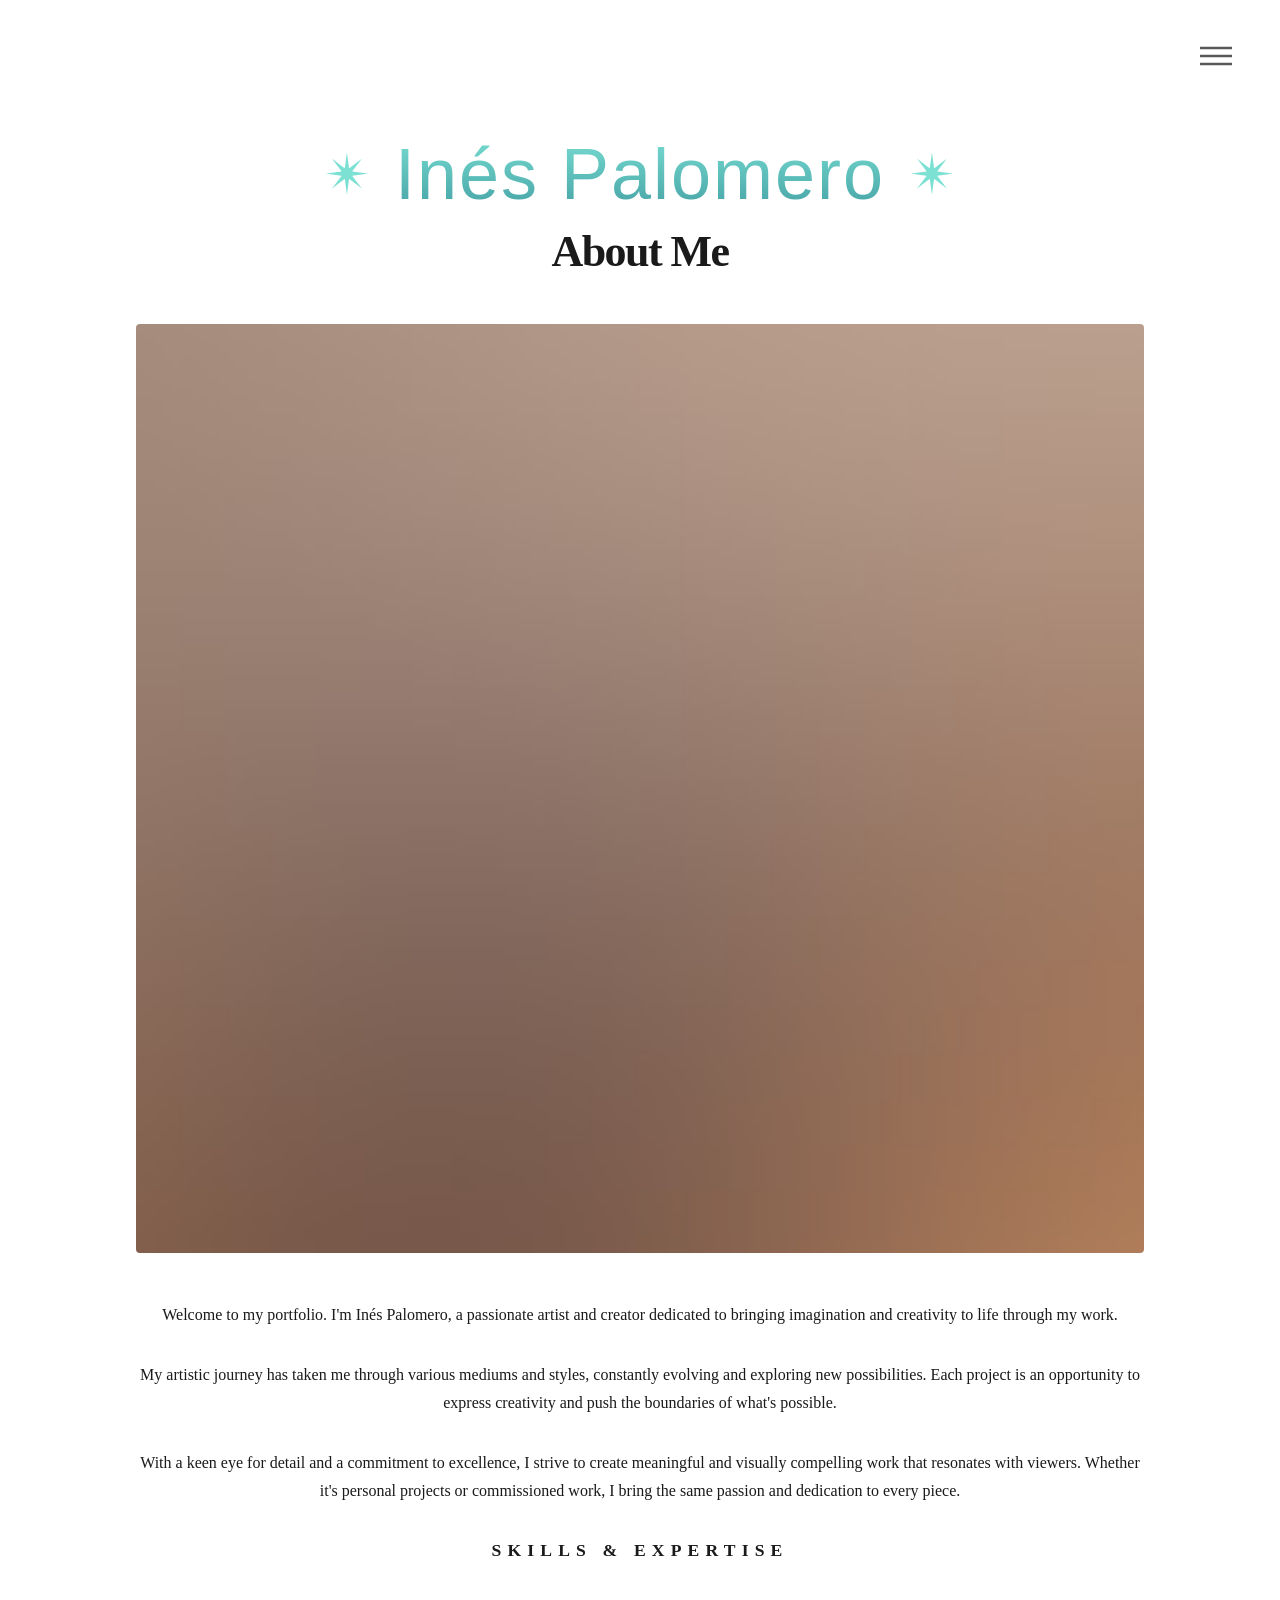
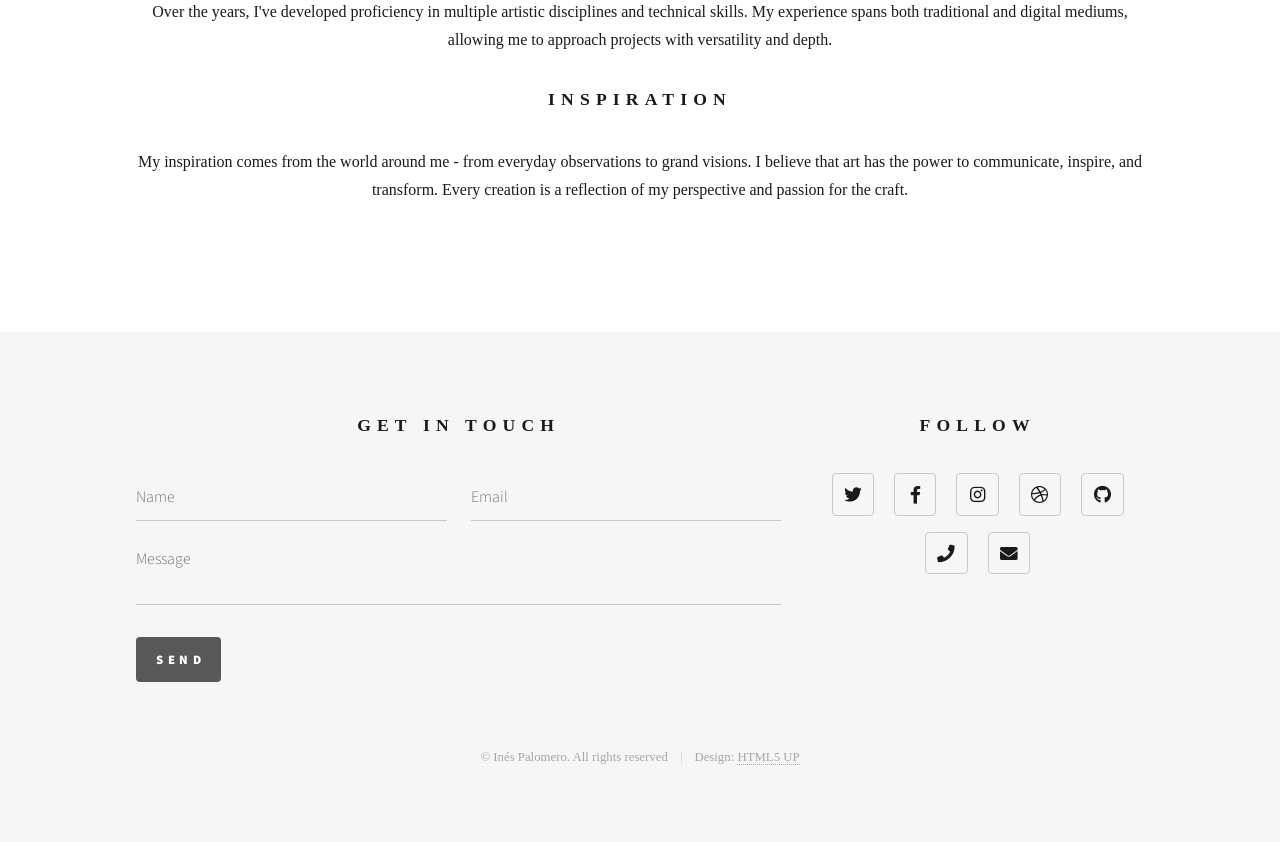
==== about.html @ 90d9bd64 "Add theme assets and About page Introduce HTML5UP Phantom theme assets and a new About page for Inés" ====
<!DOCTYPE HTML>
<!--
	Phantom by HTML5 UP
	html5up.net | @ajlkn
	Free for personal and commercial use under the CCA 3.0 license (html5up.net/license)
	
	Adapted for Inés Palomero's Portfolio
-->
<html>
	<head>
		<title>About - Inés Palomero</title>
		<meta charset="utf-8" />
		<meta name="viewport" content="width=device-width, initial-scale=1, user-scalable=no" />
		<link rel="stylesheet" href="assets/css/main.css" />
        <link rel="stylesheet" href="css/styles.css" />
		<noscript><link rel="stylesheet" href="assets/css/noscript.css" /></noscript>
	</head>
	<body class="is-preload">
		<!-- Wrapper -->
			<div id="wrapper">

				<!-- Header -->
					<header id="header" class="main-header">
						<div class="inner">

							<!-- Logo -->
								<div class="logo-container">
                                    <span class="star-decoration">✴</span>
                                    <h1 class="logo-text">Inés Palomero</h1>
                                    <span class="star-decoration">✴</span>
                                </div>

							<!-- Nav -->
								<nav>
									<ul>
										<li><a href="#menu">Menu</a></li>
									</ul>
								</nav>

						</div>
					</header>

				<!-- Menu -->
					<nav id="menu">
						<h2>Menu</h2>
						<ul>
							<li><a href="index.html">Personal Work</a></li>
							<li><a href="gallery.html">Gallery</a></li>
							<li><a href="commissions.html">Commissions</a></li>
							<li><a href="about.html">About</a></li>
							<li><a href="contact.html">Contact</a></li>
						</ul>
					</nav>

				<!-- Main -->
					<div id="main">
						<div class="inner">
							<h1>About Me</h1>
							<span class="image main"><img src="images/pic14.jpg" alt="" /></span>
							<p>Welcome to my portfolio. I'm Inés Palomero, a passionate artist and creator dedicated to bringing imagination and creativity to life through my work.</p>
							<p>My artistic journey has taken me through various mediums and styles, constantly evolving and exploring new possibilities. Each project is an opportunity to express creativity and push the boundaries of what's possible.</p>
							<p>With a keen eye for detail and a commitment to excellence, I strive to create meaningful and visually compelling work that resonates with viewers. Whether it's personal projects or commissioned work, I bring the same passion and dedication to every piece.</p>
							
							<h2>Skills & Expertise</h2>
							<p>Over the years, I've developed proficiency in multiple artistic disciplines and technical skills. My experience spans both traditional and digital mediums, allowing me to approach projects with versatility and depth.</p>
							
							<h2>Inspiration</h2>
							<p>My inspiration comes from the world around me - from everyday observations to grand visions. I believe that art has the power to communicate, inspire, and transform. Every creation is a reflection of my perspective and passion for the craft.</p>
						</div>
					</div>

				<!-- Footer -->
					<footer id="footer">
						<div class="inner">
							<section>
								<h2>Get in touch</h2>
								<form method="post" action="#">
									<div class="fields">
										<div class="field half">
											<input type="text" name="name" id="name" placeholder="Name" />
										</div>
										<div class="field half">
											<input type="email" name="email" id="email" placeholder="Email" />
										</div>
										<div class="field">
											<textarea name="message" id="message" placeholder="Message"></textarea>
										</div>
									</div>
									<ul class="actions">
										<li><input type="submit" value="Send" class="primary" /></li>
									</ul>
								</form>
							</section>
							<section>
								<h2>Follow</h2>
								<ul class="icons">
									<li><a href="#" class="icon brands style2 fa-twitter"><span class="label">Twitter</span></a></li>
									<li><a href="#" class="icon brands style2 fa-facebook-f"><span class="label">Facebook</span></a></li>
									<li><a href="#" class="icon brands style2 fa-instagram"><span class="label">Instagram</span></a></li>
									<li><a href="#" class="icon brands style2 fa-dribbble"><span class="label">Dribbble</span></a></li>
									<li><a href="#" class="icon brands style2 fa-github"><span class="label">GitHub</span></a></li>
									<li><a href="#" class="icon solid style2 fa-phone"><span class="label">Phone</span></a></li>
									<li><a href="#" class="icon solid style2 fa-envelope"><span class="label">Email</span></a></li>
								</ul>
							</section>
							<ul class="copyright">
								<li>&copy; Inés Palomero. All rights reserved</li><li>Design: <a href="http://html5up.net">HTML5 UP</a></li>
							</ul>
						</div>
					</footer>

			</div>

		<!-- Scripts -->
			<script src="assets/js/jquery.min.js"></script>
			<script src="assets/js/browser.min.js"></script>
			<script src="assets/js/breakpoints.min.js"></script>
			<script src="assets/js/util.js"></script>
			<script src="assets/js/main.js"></script>

	</body>
</html>
---- assets/css/main.css ----
@import url(fontawesome-all.min.css);
@import url("https://fonts.googleapis.com/css?family=Source+Sans+Pro:300,700,900");

/*
	Phantom by HTML5 UP
	html5up.net | @ajlkn
	Free for personal and commercial use under the CCA 3.0 license (html5up.net/license)
*/

html, body, div, span, applet, object,
iframe, h1, h2, h3, h4, h5, h6, p, blockquote,
pre, a, abbr, acronym, address, big, cite,
code, del, dfn, em, img, ins, kbd, q, s, samp,
small, strike, strong, sub, sup, tt, var, b,
u, i, center, dl, dt, dd, ol, ul, li, fieldset,
form, label, legend, table, caption, tbody,
tfoot, thead, tr, th, td, article, aside,
canvas, details, embed, figure, figcaption,
footer, header, hgroup, menu, nav, output, ruby,
section, summary, time, mark, audio, video {
	margin: 0;
	padding: 0;
	border: 0;
	font-size: 100%;
	font: inherit;
	vertical-align: baseline;}

article, aside, details, figcaption, figure,
footer, header, hgroup, menu, nav, section {
	display: block;}

body {
	line-height: 1;
}

ol, ul {
	list-style: none;
}

blockquote, q {
	quotes: none;
}

	blockquote:before, blockquote:after, q:before, q:after {
		content: '';
		content: none;
	}

table {
	border-collapse: collapse;
	border-spacing: 0;
}

body {
	-webkit-text-size-adjust: none;
}

mark {
	background-color: transparent;
	color: inherit;
}

input::-moz-focus-inner {
	border: 0;
	padding: 0;
}

input, select, textarea {
	-moz-appearance: none;
	-webkit-appearance: none;
	-ms-appearance: none;
	appearance: none;
}

/* Basic */

	@-ms-viewport {
		width: device-width;
	}

	body {
		-ms-overflow-style: scrollbar;
	}

	@media screen and (max-width: 480px) {

		html, body {
			min-width: 320px;
		}

	}

	html {
		box-sizing: border-box;
	}

	*, *:before, *:after {
		box-sizing: inherit;
	}

	body {
		background: #ffffff;
	}

		body.is-preload *, body.is-preload *:before, body.is-preload *:after {
			-moz-animation: none !important;
			-webkit-animation: none !important;
			-ms-animation: none !important;
			animation: none !important;
			-moz-transition: none !important;
			-webkit-transition: none !important;
			-ms-transition: none !important;
			transition: none !important;
		}

/* Type */

	body, input, select, textarea {
		color: #585858;
		font-family: "Source Sans Pro", Helvetica, sans-serif;
		font-size: 16pt;
		font-weight: 300;
		line-height: 1.75;
	}

		@media screen and (max-width: 1680px) {

			body, input, select, textarea {
				font-size: 14pt;
			}

		}

		@media screen and (max-width: 1280px) {

			body, input, select, textarea {
				font-size: 12pt;
			}

		}

	a {
		-moz-transition: border-bottom-color 0.2s ease, color 0.2s ease;
		-webkit-transition: border-bottom-color 0.2s ease, color 0.2s ease;
		-ms-transition: border-bottom-color 0.2s ease, color 0.2s ease;
		transition: border-bottom-color 0.2s ease, color 0.2s ease;
		text-decoration: none;
		color: #585858;
		border-bottom: dotted 1px rgba(88, 88, 88, 0.5);
	}

		a:hover {
			border-bottom-color: transparent;
			color: #f2849e !important;
		}

	strong, b {
		font-weight: 900;
	}

	em, i {
		font-style: italic;
	}

	p {
		margin: 0 0 2em 0;
	}

	h1 {
		font-size: 2.75em;
		font-weight: 700;
		line-height: 1.3;
		margin: 0 0 1em 0;
		letter-spacing: -0.035em;
	}

		h1 a {
			color: inherit;
		}

		@media screen and (max-width: 736px) {

			h1 {
				font-size: 2em;
				margin: 0 0 1em 0;
			}

		}

		@media screen and (max-width: 360px) {

			h1 {
				font-size: 1.75em;
			}

		}

	h2, h3, h4, h5, h6 {
		font-weight: 900;
		line-height: 1.5;
		margin: 0 0 2em 0;
		text-transform: uppercase;
		letter-spacing: 0.35em;
	}

		h2 a, h3 a, h4 a, h5 a, h6 a {
			color: inherit;
		}

	h2 {
		font-size: 1.1em;
	}

	h3 {
		font-size: 1em;
	}

	h4 {
		font-size: 0.8em;
	}

	h5 {
		font-size: 0.8em;
	}

	h6 {
		font-size: 0.8em;
	}

	@media screen and (max-width: 980px) {

		h1 br, h2 br, h3 br, h4 br, h5 br, h6 br {
			display: none;
		}

	}

	@media screen and (max-width: 736px) {

		h2 {
			font-size: 1em;
		}

		h3 {
			font-size: 0.8em;
		}

	}

	sub {
		font-size: 0.8em;
		position: relative;
		top: 0.5em;
	}

	sup {
		font-size: 0.8em;
		position: relative;
		top: -0.5em;
	}

	blockquote {
		border-left: solid 4px #c9c9c9;
		font-style: italic;
		margin: 0 0 2em 0;
		padding: 0.5em 0 0.5em 2em;
	}

	code {
		background: rgba(144, 144, 144, 0.075);
		border-radius: 4px;
		border: solid 1px #c9c9c9;
		font-family: "Courier New", monospace;
		font-size: 0.9em;
		margin: 0 0.25em;
		padding: 0.25em 0.65em;
	}

	pre {
		-webkit-overflow-scrolling: touch;
		font-family: "Courier New", monospace;
		font-size: 0.9em;
		margin: 0 0 2em 0;
	}

		pre code {
			display: block;
			line-height: 1.75;
			padding: 1em 1.5em;
			overflow-x: auto;
		}

	hr {
		border: 0;
		border-bottom: solid 1px #c9c9c9;
		margin: 2em 0;
	}

		hr.major {
			margin: 3em 0;
		}

	.align-left {
		text-align: left;
	}

	.align-center {
		text-align: center;
	}

	.align-right {
		text-align: right;
	}

/* Row */

	.row {
		display: flex;
		flex-wrap: wrap;
		box-sizing: border-box;
		align-items: stretch;
	}

		.row > * {
			box-sizing: border-box;
		}

		.row.gtr-uniform > * > :last-child {
			margin-bottom: 0;
		}

		.row.aln-left {
			justify-content: flex-start;
		}

		.row.aln-center {
			justify-content: center;
		}

		.row.aln-right {
			justify-content: flex-end;
		}

		.row.aln-top {
			align-items: flex-start;
		}

		.row.aln-middle {
			align-items: center;
		}

		.row.aln-bottom {
			align-items: flex-end;
		}

		.row > .imp {
			order: -1;
		}

		.row > .col-1 {
			width: 8.33333%;
		}

		.row > .off-1 {
			margin-left: 8.33333%;
		}

		.row > .col-2 {
			width: 16.66667%;
		}

		.row > .off-2 {
			margin-left: 16.66667%;
		}

		.row > .col-3 {
			width: 25%;
		}

		.row > .off-3 {
			margin-left: 25%;
		}

		.row > .col-4 {
			width: 33.33333%;
		}

		.row > .off-4 {
			margin-left: 33.33333%;
		}

		.row > .col-5 {
			width: 41.66667%;
		}

		.row > .off-5 {
			margin-left: 41.66667%;
		}

		.row > .col-6 {
			width: 50%;
		}

		.row > .off-6 {
			margin-left: 50%;
		}

		.row > .col-7 {
			width: 58.33333%;
		}

		.row > .off-7 {
			margin-left: 58.33333%;
		}

		.row > .col-8 {
			width: 66.66667%;
		}

		.row > .off-8 {
			margin-left: 66.66667%;
		}

		.row > .col-9 {
			width: 75%;
		}

		.row > .off-9 {
			margin-left: 75%;
		}

		.row > .col-10 {
			width: 83.33333%;
		}

		.row > .off-10 {
			margin-left: 83.33333%;
		}

		.row > .col-11 {
			width: 91.66667%;
		}

		.row > .off-11 {
			margin-left: 91.66667%;
		}

		.row > .col-12 {
			width: 100%;
		}

		.row > .off-12 {
			margin-left: 100%;
		}

		.row.gtr-0 {
			margin-top: 0;
			margin-left: 0em;
		}

			.row.gtr-0 > * {
				padding: 0 0 0 0em;
			}

			.row.gtr-0.gtr-uniform {
				margin-top: 0em;
			}

				.row.gtr-0.gtr-uniform > * {
					padding-top: 0em;
				}

		.row.gtr-25 {
			margin-top: 0;
			margin-left: -0.5em;
		}

			.row.gtr-25 > * {
				padding: 0 0 0 0.5em;
			}

			.row.gtr-25.gtr-uniform {
				margin-top: -0.5em;
			}

				.row.gtr-25.gtr-uniform > * {
					padding-top: 0.5em;
				}

		.row.gtr-50 {
			margin-top: 0;
			margin-left: -1em;
		}

			.row.gtr-50 > * {
				padding: 0 0 0 1em;
			}

			.row.gtr-50.gtr-uniform {
				margin-top: -1em;
			}

				.row.gtr-50.gtr-uniform > * {
					padding-top: 1em;
				}

		.row {
			margin-top: 0;
			margin-left: -2em;
		}

			.row > * {
				padding: 0 0 0 2em;
			}

			.row.gtr-uniform {
				margin-top: -2em;
			}

				.row.gtr-uniform > * {
					padding-top: 2em;
				}

		.row.gtr-150 {
			margin-top: 0;
			margin-left: -3em;
		}

			.row.gtr-150 > * {
				padding: 0 0 0 3em;
			}

			.row.gtr-150.gtr-uniform {
				margin-top: -3em;
			}

				.row.gtr-150.gtr-uniform > * {
					padding-top: 3em;
				}

		.row.gtr-200 {
			margin-top: 0;
			margin-left: -4em;
		}

			.row.gtr-200 > * {
				padding: 0 0 0 4em;
			}

			.row.gtr-200.gtr-uniform {
				margin-top: -4em;
			}

				.row.gtr-200.gtr-uniform > * {
					padding-top: 4em;
				}

		@media screen and (max-width: 1680px) {

			.row {
				display: flex;
				flex-wrap: wrap;
				box-sizing: border-box;
				align-items: stretch;
			}

				.row > * {
					box-sizing: border-box;
				}

				.row.gtr-uniform > * > :last-child {
					margin-bottom: 0;
				}

				.row.aln-left {
					justify-content: flex-start;
				}

				.row.aln-center {
					justify-content: center;
				}

				.row.aln-right {
					justify-content: flex-end;
				}

				.row.aln-top {
					align-items: flex-start;
				}

				.row.aln-middle {
					align-items: center;
				}

				.row.aln-bottom {
					align-items: flex-end;
				}

				.row > .imp-xlarge {
					order: -1;
				}

				.row > .col-1-xlarge {
					width: 8.33333%;
				}

				.row > .off-1-xlarge {
					margin-left: 8.33333%;
				}

				.row > .col-2-xlarge {
					width: 16.66667%;
				}

				.row > .off-2-xlarge {
					margin-left: 16.66667%;
				}

				.row > .col-3-xlarge {
					width: 25%;
				}

				.row > .off-3-xlarge {
					margin-left: 25%;
				}

				.row > .col-4-xlarge {
					width: 33.33333%;
				}

				.row > .off-4-xlarge {
					margin-left: 33.33333%;
				}

				.row > .col-5-xlarge {
					width: 41.66667%;
				}

				.row > .off-5-xlarge {
					margin-left: 41.66667%;
				}

				.row > .col-6-xlarge {
					width: 50%;
				}

				.row > .off-6-xlarge {
					margin-left: 50%;
				}

				.row > .col-7-xlarge {
					width: 58.33333%;
				}

				.row > .off-7-xlarge {
					margin-left: 58.33333%;
				}

				.row > .col-8-xlarge {
					width: 66.66667%;
				}

				.row > .off-8-xlarge {
					margin-left: 66.66667%;
				}

				.row > .col-9-xlarge {
					width: 75%;
				}

				.row > .off-9-xlarge {
					margin-left: 75%;
				}

				.row > .col-10-xlarge {
					width: 83.33333%;
				}

				.row > .off-10-xlarge {
					margin-left: 83.33333%;
				}

				.row > .col-11-xlarge {
					width: 91.66667%;
				}

				.row > .off-11-xlarge {
					margin-left: 91.66667%;
				}

				.row > .col-12-xlarge {
					width: 100%;
				}

				.row > .off-12-xlarge {
					margin-left: 100%;
				}

				.row.gtr-0 {
					margin-top: 0;
					margin-left: 0em;
				}

					.row.gtr-0 > * {
						padding: 0 0 0 0em;
					}

					.row.gtr-0.gtr-uniform {
						margin-top: 0em;
					}

						.row.gtr-0.gtr-uniform > * {
							padding-top: 0em;
						}

				.row.gtr-25 {
					margin-top: 0;
					margin-left: -0.5em;
				}

					.row.gtr-25 > * {
						padding: 0 0 0 0.5em;
					}

					.row.gtr-25.gtr-uniform {
						margin-top: -0.5em;
					}

						.row.gtr-25.gtr-uniform > * {
							padding-top: 0.5em;
						}

				.row.gtr-50 {
					margin-top: 0;
					margin-left: -1em;
				}

					.row.gtr-50 > * {
						padding: 0 0 0 1em;
					}

					.row.gtr-50.gtr-uniform {
						margin-top: -1em;
					}

						.row.gtr-50.gtr-uniform > * {
							padding-top: 1em;
						}

				.row {
					margin-top: 0;
					margin-left: -2em;
				}

					.row > * {
						padding: 0 0 0 2em;
					}

					.row.gtr-uniform {
						margin-top: -2em;
					}

						.row.gtr-uniform > * {
							padding-top: 2em;
						}

				.row.gtr-150 {
					margin-top: 0;
					margin-left: -3em;
				}

					.row.gtr-150 > * {
						padding: 0 0 0 3em;
					}

					.row.gtr-150.gtr-uniform {
						margin-top: -3em;
					}

						.row.gtr-150.gtr-uniform > * {
							padding-top: 3em;
						}

				.row.gtr-200 {
					margin-top: 0;
					margin-left: -4em;
				}

					.row.gtr-200 > * {
						padding: 0 0 0 4em;
					}

					.row.gtr-200.gtr-uniform {
						margin-top: -4em;
					}

						.row.gtr-200.gtr-uniform > * {
							padding-top: 4em;
						}

		}

		@media screen and (max-width: 1280px) {

			.row {
				display: flex;
				flex-wrap: wrap;
				box-sizing: border-box;
				align-items: stretch;
			}

				.row > * {
					box-sizing: border-box;
				}

				.row.gtr-uniform > * > :last-child {
					margin-bottom: 0;
				}

				.row.aln-left {
					justify-content: flex-start;
				}

				.row.aln-center {
					justify-content: center;
				}

				.row.aln-right {
					justify-content: flex-end;
				}

				.row.aln-top {
					align-items: flex-start;
				}

				.row.aln-middle {
					align-items: center;
				}

				.row.aln-bottom {
					align-items: flex-end;
				}

				.row > .imp-large {
					order: -1;
				}

				.row > .col-1-large {
					width: 8.33333%;
				}

				.row > .off-1-large {
					margin-left: 8.33333%;
				}

				.row > .col-2-large {
					width: 16.66667%;
				}

				.row > .off-2-large {
					margin-left: 16.66667%;
				}

				.row > .col-3-large {
					width: 25%;
				}

				.row > .off-3-large {
					margin-left: 25%;
				}

				.row > .col-4-large {
					width: 33.33333%;
				}

				.row > .off-4-large {
					margin-left: 33.33333%;
				}

				.row > .col-5-large {
					width: 41.66667%;
				}

				.row > .off-5-large {
					margin-left: 41.66667%;
				}

				.row > .col-6-large {
					width: 50%;
				}

				.row > .off-6-large {
					margin-left: 50%;
				}

				.row > .col-7-large {
					width: 58.33333%;
				}

				.row > .off-7-large {
					margin-left: 58.33333%;
				}

				.row > .col-8-large {
					width: 66.66667%;
				}

				.row > .off-8-large {
					margin-left: 66.66667%;
				}

				.row > .col-9-large {
					width: 75%;
				}

				.row > .off-9-large {
					margin-left: 75%;
				}

				.row > .col-10-large {
					width: 83.33333%;
				}

				.row > .off-10-large {
					margin-left: 83.33333%;
				}

				.row > .col-11-large {
					width: 91.66667%;
				}

				.row > .off-11-large {
					margin-left: 91.66667%;
				}

				.row > .col-12-large {
					width: 100%;
				}

				.row > .off-12-large {
					margin-left: 100%;
				}

				.row.gtr-0 {
					margin-top: 0;
					margin-left: 0em;
				}

					.row.gtr-0 > * {
						padding: 0 0 0 0em;
					}

					.row.gtr-0.gtr-uniform {
						margin-top: 0em;
					}

						.row.gtr-0.gtr-uniform > * {
							padding-top: 0em;
						}

				.row.gtr-25 {
					margin-top: 0;
					margin-left: -0.5em;
				}

					.row.gtr-25 > * {
						padding: 0 0 0 0.5em;
					}

					.row.gtr-25.gtr-uniform {
						margin-top: -0.5em;
					}

						.row.gtr-25.gtr-uniform > * {
							padding-top: 0.5em;
						}

				.row.gtr-50 {
					margin-top: 0;
					margin-left: -1em;
				}

					.row.gtr-50 > * {
						padding: 0 0 0 1em;
					}

					.row.gtr-50.gtr-uniform {
						margin-top: -1em;
					}

						.row.gtr-50.gtr-uniform > * {
							padding-top: 1em;
						}

				.row {
					margin-top: 0;
					margin-left: -2em;
				}

					.row > * {
						padding: 0 0 0 2em;
					}

					.row.gtr-uniform {
						margin-top: -2em;
					}

						.row.gtr-uniform > * {
							padding-top: 2em;
						}

				.row.gtr-150 {
					margin-top: 0;
					margin-left: -3em;
				}

					.row.gtr-150 > * {
						padding: 0 0 0 3em;
					}

					.row.gtr-150.gtr-uniform {
						margin-top: -3em;
					}

						.row.gtr-150.gtr-uniform > * {
							padding-top: 3em;
						}

				.row.gtr-200 {
					margin-top: 0;
					margin-left: -4em;
				}

					.row.gtr-200 > * {
						padding: 0 0 0 4em;
					}

					.row.gtr-200.gtr-uniform {
						margin-top: -4em;
					}

						.row.gtr-200.gtr-uniform > * {
							padding-top: 4em;
						}

		}

		@media screen and (max-width: 980px) {

			.row {
				display: flex;
				flex-wrap: wrap;
				box-sizing: border-box;
				align-items: stretch;
			}

				.row > * {
					box-sizing: border-box;
				}

				.row.gtr-uniform > * > :last-child {
					margin-bottom: 0;
				}

				.row.aln-left {
					justify-content: flex-start;
				}

				.row.aln-center {
					justify-content: center;
				}

				.row.aln-right {
					justify-content: flex-end;
				}

				.row.aln-top {
					align-items: flex-start;
				}

				.row.aln-middle {
					align-items: center;
				}

				.row.aln-bottom {
					align-items: flex-end;
				}

				.row > .imp-medium {
					order: -1;
				}

				.row > .col-1-medium {
					width: 8.33333%;
				}

				.row > .off-1-medium {
					margin-left: 8.33333%;
				}

				.row > .col-2-medium {
					width: 16.66667%;
				}

				.row > .off-2-medium {
					margin-left: 16.66667%;
				}

				.row > .col-3-medium {
					width: 25%;
				}

				.row > .off-3-medium {
					margin-left: 25%;
				}

				.row > .col-4-medium {
					width: 33.33333%;
				}

				.row > .off-4-medium {
					margin-left: 33.33333%;
				}

				.row > .col-5-medium {
					width: 41.66667%;
				}

				.row > .off-5-medium {
					margin-left: 41.66667%;
				}

				.row > .col-6-medium {
					width: 50%;
				}

				.row > .off-6-medium {
					margin-left: 50%;
				}

				.row > .col-7-medium {
					width: 58.33333%;
				}

				.row > .off-7-medium {
					margin-left: 58.33333%;
				}

				.row > .col-8-medium {
					width: 66.66667%;
				}

				.row > .off-8-medium {
					margin-left: 66.66667%;
				}

				.row > .col-9-medium {
					width: 75%;
				}

				.row > .off-9-medium {
					margin-left: 75%;
				}

				.row > .col-10-medium {
					width: 83.33333%;
				}

				.row > .off-10-medium {
					margin-left: 83.33333%;
				}

				.row > .col-11-medium {
					width: 91.66667%;
				}

				.row > .off-11-medium {
					margin-left: 91.66667%;
				}

				.row > .col-12-medium {
					width: 100%;
				}

				.row > .off-12-medium {
					margin-left: 100%;
				}

				.row.gtr-0 {
					margin-top: 0;
					margin-left: 0em;
				}

					.row.gtr-0 > * {
						padding: 0 0 0 0em;
					}

					.row.gtr-0.gtr-uniform {
						margin-top: 0em;
					}

						.row.gtr-0.gtr-uniform > * {
							padding-top: 0em;
						}

				.row.gtr-25 {
					margin-top: 0;
					margin-left: -0.375em;
				}

					.row.gtr-25 > * {
						padding: 0 0 0 0.375em;
					}

					.row.gtr-25.gtr-uniform {
						margin-top: -0.375em;
					}

						.row.gtr-25.gtr-uniform > * {
							padding-top: 0.375em;
						}

				.row.gtr-50 {
					margin-top: 0;
					margin-left: -0.75em;
				}

					.row.gtr-50 > * {
						padding: 0 0 0 0.75em;
					}

					.row.gtr-50.gtr-uniform {
						margin-top: -0.75em;
					}

						.row.gtr-50.gtr-uniform > * {
							padding-top: 0.75em;
						}

				.row {
					margin-top: 0;
					margin-left: -1.5em;
				}

					.row > * {
						padding: 0 0 0 1.5em;
					}

					.row.gtr-uniform {
						margin-top: -1.5em;
					}

						.row.gtr-uniform > * {
							padding-top: 1.5em;
						}

				.row.gtr-150 {
					margin-top: 0;
					margin-left: -2.25em;
				}

					.row.gtr-150 > * {
						padding: 0 0 0 2.25em;
					}

					.row.gtr-150.gtr-uniform {
						margin-top: -2.25em;
					}

						.row.gtr-150.gtr-uniform > * {
							padding-top: 2.25em;
						}

				.row.gtr-200 {
					margin-top: 0;
					margin-left: -3em;
				}

					.row.gtr-200 > * {
						padding: 0 0 0 3em;
					}

					.row.gtr-200.gtr-uniform {
						margin-top: -3em;
					}

						.row.gtr-200.gtr-uniform > * {
							padding-top: 3em;
						}

		}

		@media screen and (max-width: 736px) {

			.row {
				display: flex;
				flex-wrap: wrap;
				box-sizing: border-box;
				align-items: stretch;
			}

				.row > * {
					box-sizing: border-box;
				}

				.row.gtr-uniform > * > :last-child {
					margin-bottom: 0;
				}

				.row.aln-left {
					justify-content: flex-start;
				}

				.row.aln-center {
					justify-content: center;
				}

				.row.aln-right {
					justify-content: flex-end;
				}

				.row.aln-top {
					align-items: flex-start;
				}

				.row.aln-middle {
					align-items: center;
				}

				.row.aln-bottom {
					align-items: flex-end;
				}

				.row > .imp-small {
					order: -1;
				}

				.row > .col-1-small {
					width: 8.33333%;
				}

				.row > .off-1-small {
					margin-left: 8.33333%;
				}

				.row > .col-2-small {
					width: 16.66667%;
				}

				.row > .off-2-small {
					margin-left: 16.66667%;
				}

				.row > .col-3-small {
					width: 25%;
				}

				.row > .off-3-small {
					margin-left: 25%;
				}

				.row > .col-4-small {
					width: 33.33333%;
				}

				.row > .off-4-small {
					margin-left: 33.33333%;
				}

				.row > .col-5-small {
					width: 41.66667%;
				}

				.row > .off-5-small {
					margin-left: 41.66667%;
				}

				.row > .col-6-small {
					width: 50%;
				}

				.row > .off-6-small {
					margin-left: 50%;
				}

				.row > .col-7-small {
					width: 58.33333%;
				}

				.row > .off-7-small {
					margin-left: 58.33333%;
				}

				.row > .col-8-small {
					width: 66.66667%;
				}

				.row > .off-8-small {
					margin-left: 66.66667%;
				}

				.row > .col-9-small {
					width: 75%;
				}

				.row > .off-9-small {
					margin-left: 75%;
				}

				.row > .col-10-small {
					width: 83.33333%;
				}

				.row > .off-10-small {
					margin-left: 83.33333%;
				}

				.row > .col-11-small {
					width: 91.66667%;
				}

				.row > .off-11-small {
					margin-left: 91.66667%;
				}

				.row > .col-12-small {
					width: 100%;
				}

				.row > .off-12-small {
					margin-left: 100%;
				}

				.row.gtr-0 {
					margin-top: 0;
					margin-left: 0em;
				}

					.row.gtr-0 > * {
						padding: 0 0 0 0em;
					}

					.row.gtr-0.gtr-uniform {
						margin-top: 0em;
					}

						.row.gtr-0.gtr-uniform > * {
							padding-top: 0em;
						}

				.row.gtr-25 {
					margin-top: 0;
					margin-left: -0.25em;
				}

					.row.gtr-25 > * {
						padding: 0 0 0 0.25em;
					}

					.row.gtr-25.gtr-uniform {
						margin-top: -0.25em;
					}

						.row.gtr-25.gtr-uniform > * {
							padding-top: 0.25em;
						}

				.row.gtr-50 {
					margin-top: 0;
					margin-left: -0.5em;
				}

					.row.gtr-50 > * {
						padding: 0 0 0 0.5em;
					}

					.row.gtr-50.gtr-uniform {
						margin-top: -0.5em;
					}

						.row.gtr-50.gtr-uniform > * {
							padding-top: 0.5em;
						}

				.row {
					margin-top: 0;
					margin-left: -1em;
				}

					.row > * {
						padding: 0 0 0 1em;
					}

					.row.gtr-uniform {
						margin-top: -1em;
					}

						.row.gtr-uniform > * {
							padding-top: 1em;
						}

				.row.gtr-150 {
					margin-top: 0;
					margin-left: -1.5em;
				}

					.row.gtr-150 > * {
						padding: 0 0 0 1.5em;
					}

					.row.gtr-150.gtr-uniform {
						margin-top: -1.5em;
					}

						.row.gtr-150.gtr-uniform > * {
							padding-top: 1.5em;
						}

				.row.gtr-200 {
					margin-top: 0;
					margin-left: -2em;
				}

					.row.gtr-200 > * {
						padding: 0 0 0 2em;
					}

					.row.gtr-200.gtr-uniform {
						margin-top: -2em;
					}

						.row.gtr-200.gtr-uniform > * {
							padding-top: 2em;
						}

		}

		@media screen and (max-width: 480px) {

			.row {
				display: flex;
				flex-wrap: wrap;
				box-sizing: border-box;
				align-items: stretch;
			}

				.row > * {
					box-sizing: border-box;
				}

				.row.gtr-uniform > * > :last-child {
					margin-bottom: 0;
				}

				.row.aln-left {
					justify-content: flex-start;
				}

				.row.aln-center {
					justify-content: center;
				}

				.row.aln-right {
					justify-content: flex-end;
				}

				.row.aln-top {
					align-items: flex-start;
				}

				.row.aln-middle {
					align-items: center;
				}

				.row.aln-bottom {
					align-items: flex-end;
				}

				.row > .imp-xsmall {
					order: -1;
				}

				.row > .col-1-xsmall {
					width: 8.33333%;
				}

				.row > .off-1-xsmall {
					margin-left: 8.33333%;
				}

				.row > .col-2-xsmall {
					width: 16.66667%;
				}

				.row > .off-2-xsmall {
					margin-left: 16.66667%;
				}

				.row > .col-3-xsmall {
					width: 25%;
				}

				.row > .off-3-xsmall {
					margin-left: 25%;
				}

				.row > .col-4-xsmall {
					width: 33.33333%;
				}

				.row > .off-4-xsmall {
					margin-left: 33.33333%;
				}

				.row > .col-5-xsmall {
					width: 41.66667%;
				}

				.row > .off-5-xsmall {
					margin-left: 41.66667%;
				}

				.row > .col-6-xsmall {
					width: 50%;
				}

				.row > .off-6-xsmall {
					margin-left: 50%;
				}

				.row > .col-7-xsmall {
					width: 58.33333%;
				}

				.row > .off-7-xsmall {
					margin-left: 58.33333%;
				}

				.row > .col-8-xsmall {
					width: 66.66667%;
				}

				.row > .off-8-xsmall {
					margin-left: 66.66667%;
				}

				.row > .col-9-xsmall {
					width: 75%;
				}

				.row > .off-9-xsmall {
					margin-left: 75%;
				}

				.row > .col-10-xsmall {
					width: 83.33333%;
				}

				.row > .off-10-xsmall {
					margin-left: 83.33333%;
				}

				.row > .col-11-xsmall {
					width: 91.66667%;
				}

				.row > .off-11-xsmall {
					margin-left: 91.66667%;
				}

				.row > .col-12-xsmall {
					width: 100%;
				}

				.row > .off-12-xsmall {
					margin-left: 100%;
				}

				.row.gtr-0 {
					margin-top: 0;
					margin-left: 0em;
				}

					.row.gtr-0 > * {
						padding: 0 0 0 0em;
					}

					.row.gtr-0.gtr-uniform {
						margin-top: 0em;
					}

						.row.gtr-0.gtr-uniform > * {
							padding-top: 0em;
						}

				.row.gtr-25 {
					margin-top: 0;
					margin-left: -0.25em;
				}

					.row.gtr-25 > * {
						padding: 0 0 0 0.25em;
					}

					.row.gtr-25.gtr-uniform {
						margin-top: -0.25em;
					}

						.row.gtr-25.gtr-uniform > * {
							padding-top: 0.25em;
						}

				.row.gtr-50 {
					margin-top: 0;
					margin-left: -0.5em;
				}

					.row.gtr-50 > * {
						padding: 0 0 0 0.5em;
					}

					.row.gtr-50.gtr-uniform {
						margin-top: -0.5em;
					}

						.row.gtr-50.gtr-uniform > * {
							padding-top: 0.5em;
						}

				.row {
					margin-top: 0;
					margin-left: -1em;
				}

					.row > * {
						padding: 0 0 0 1em;
					}

					.row.gtr-uniform {
						margin-top: -1em;
					}

						.row.gtr-uniform > * {
							padding-top: 1em;
						}

				.row.gtr-150 {
					margin-top: 0;
					margin-left: -1.5em;
				}

					.row.gtr-150 > * {
						padding: 0 0 0 1.5em;
					}

					.row.gtr-150.gtr-uniform {
						margin-top: -1.5em;
					}

						.row.gtr-150.gtr-uniform > * {
							padding-top: 1.5em;
						}

				.row.gtr-200 {
					margin-top: 0;
					margin-left: -2em;
				}

					.row.gtr-200 > * {
						padding: 0 0 0 2em;
					}

					.row.gtr-200.gtr-uniform {
						margin-top: -2em;
					}

						.row.gtr-200.gtr-uniform > * {
							padding-top: 2em;
						}

		}

/* Section/Article */

	section.special, article.special {
		text-align: center;
	}

	header p {
		margin-top: -1em;
	}

	@media screen and (max-width: 736px) {

		header p {
			margin-top: 0;
		}

	}

/* Icon */

	.icon {
		text-decoration: none;
		border-bottom: none;
		position: relative;
	}

		.icon:before {
			-moz-osx-font-smoothing: grayscale;
			-webkit-font-smoothing: antialiased;
			display: inline-block;
			font-style: normal;
			font-variant: normal;
			text-rendering: auto;
			line-height: 1;
			text-transform: none !important;
			font-family: 'Font Awesome 5 Free';
			font-weight: 400;
		}

		.icon > .label {
			display: none;
		}

		.icon:before {
			line-height: inherit;
		}

		.icon.solid:before {
			font-weight: 900;
		}

		.icon.brands:before {
			font-family: 'Font Awesome 5 Brands';
		}

		.icon.style2 {
			-moz-transition: background-color 0.2s ease-in-out, color 0.2s ease-in-out, border-color 0.2s ease-in-out;
			-webkit-transition: background-color 0.2s ease-in-out, color 0.2s ease-in-out, border-color 0.2s ease-in-out;
			-ms-transition: background-color 0.2s ease-in-out, color 0.2s ease-in-out, border-color 0.2s ease-in-out;
			transition: background-color 0.2s ease-in-out, color 0.2s ease-in-out, border-color 0.2s ease-in-out;
			background-color: transparent;
			border: solid 1px #c9c9c9;
			border-radius: 4px;
			width: 2.65em;
			height: 2.65em;
			display: inline-block;
			text-align: center;
			line-height: 2.65em;
			color: inherit;
		}

			.icon.style2:before {
				font-size: 1.1em;
			}

			.icon.style2:hover {
				color: #f2849e;
				border-color: #f2849e;
			}

			.icon.style2:active {
				background-color: rgba(242, 132, 158, 0.1);
			}

/* List */

	ol {
		list-style: decimal;
		margin: 0 0 2em 0;
		padding-left: 1.25em;
	}

		ol li {
			padding-left: 0.25em;
		}

	ul {
		list-style: disc;
		margin: 0 0 2em 0;
		padding-left: 1em;
	}

		ul li {
			padding-left: 0.5em;
		}

		ul.alt {
			list-style: none;
			padding-left: 0;
		}

			ul.alt li {
				border-top: solid 1px #c9c9c9;
				padding: 0.5em 0;
			}

				ul.alt li:first-child {
					border-top: 0;
					padding-top: 0;
				}

	dl {
		margin: 0 0 2em 0;
	}

		dl dt {
			display: block;
			font-weight: 900;
			margin: 0 0 1em 0;
		}

		dl dd {
			margin-left: 2em;
		}

/* Actions */

	ul.actions {
		display: -moz-flex;
		display: -webkit-flex;
		display: -ms-flex;
		display: flex;
		cursor: default;
		list-style: none;
		margin-left: -1em;
		padding-left: 0;
	}

		ul.actions li {
			padding: 0 0 0 1em;
			vertical-align: middle;
		}

		ul.actions.special {
			-moz-justify-content: center;
			-webkit-justify-content: center;
			-ms-justify-content: center;
			justify-content: center;
			width: 100%;
			margin-left: 0;
		}

			ul.actions.special li:first-child {
				padding-left: 0;
			}

		ul.actions.stacked {
			-moz-flex-direction: column;
			-webkit-flex-direction: column;
			-ms-flex-direction: column;
			flex-direction: column;
			margin-left: 0;
		}

			ul.actions.stacked li {
				padding: 1.3em 0 0 0;
			}

				ul.actions.stacked li:first-child {
					padding-top: 0;
				}

		ul.actions.fit {
			width: calc(100% + 1em);
		}

			ul.actions.fit li {
				-moz-flex-grow: 1;
				-webkit-flex-grow: 1;
				-ms-flex-grow: 1;
				flex-grow: 1;
				-moz-flex-shrink: 1;
				-webkit-flex-shrink: 1;
				-ms-flex-shrink: 1;
				flex-shrink: 1;
				width: 100%;
			}

				ul.actions.fit li > * {
					width: 100%;
				}

			ul.actions.fit.stacked {
				width: 100%;
			}

		@media screen and (max-width: 480px) {

			ul.actions:not(.fixed) {
				-moz-flex-direction: column;
				-webkit-flex-direction: column;
				-ms-flex-direction: column;
				flex-direction: column;
				margin-left: 0;
				width: 100% !important;
			}

				ul.actions:not(.fixed) li {
					-moz-flex-grow: 1;
					-webkit-flex-grow: 1;
					-ms-flex-grow: 1;
					flex-grow: 1;
					-moz-flex-shrink: 1;
					-webkit-flex-shrink: 1;
					-ms-flex-shrink: 1;
					flex-shrink: 1;
					padding: 1em 0 0 0;
					text-align: center;
					width: 100%;
				}

					ul.actions:not(.fixed) li > * {
						width: 100%;
					}

					ul.actions:not(.fixed) li:first-child {
						padding-top: 0;
					}

					ul.actions:not(.fixed) li input[type="submit"],
					ul.actions:not(.fixed) li input[type="reset"],
					ul.actions:not(.fixed) li input[type="button"],
					ul.actions:not(.fixed) li button,
					ul.actions:not(.fixed) li .button {
						width: 100%;
					}

						ul.actions:not(.fixed) li input[type="submit"].icon:before,
						ul.actions:not(.fixed) li input[type="reset"].icon:before,
						ul.actions:not(.fixed) li input[type="button"].icon:before,
						ul.actions:not(.fixed) li button.icon:before,
						ul.actions:not(.fixed) li .button.icon:before {
							margin-left: -0.5rem;
						}

		}

/* Icons */

	ul.icons {
		cursor: default;
		list-style: none;
		padding-left: 0;
		margin: -1em 0 2em -1em;
	}

		ul.icons li {
			display: inline-block;
			padding: 1em 0 0 1em;
		}

/* Form */

	form {
		margin: 0 0 2em 0;
		overflow-x: hidden;
	}

		form > :last-child {
			margin-bottom: 0;
		}

		form > .fields {
			display: -moz-flex;
			display: -webkit-flex;
			display: -ms-flex;
			display: flex;
			-moz-flex-wrap: wrap;
			-webkit-flex-wrap: wrap;
			-ms-flex-wrap: wrap;
			flex-wrap: wrap;
			width: calc(100% + 3em);
			margin: -1.5em 0 2em -1.5em;
		}

			form > .fields > .field {
				-moz-flex-grow: 0;
				-webkit-flex-grow: 0;
				-ms-flex-grow: 0;
				flex-grow: 0;
				-moz-flex-shrink: 0;
				-webkit-flex-shrink: 0;
				-ms-flex-shrink: 0;
				flex-shrink: 0;
				padding: 1.5em 0 0 1.5em;
				width: calc(100% - 1.5em);
			}

				form > .fields > .field.half {
					width: calc(50% - 0.75em);
				}

				form > .fields > .field.third {
					width: calc(100%/3 - 0.5em);
				}

				form > .fields > .field.quarter {
					width: calc(25% - 0.375em);
				}

		@media screen and (max-width: 480px) {

			form > .fields {
				width: calc(100% + 3em);
				margin: -1.5em 0 2em -1.5em;
			}

				form > .fields > .field {
					padding: 1.5em 0 0 1.5em;
					width: calc(100% - 1.5em);
				}

					form > .fields > .field.half {
						width: calc(100% - 1.5em);
					}

					form > .fields > .field.third {
						width: calc(100% - 1.5em);
					}

					form > .fields > .field.quarter {
						width: calc(100% - 1.5em);
					}

		}

	label {
		display: block;
		font-size: 0.9em;
		font-weight: 900;
		margin: 0 0 1em 0;
	}

	input[type="text"],
	input[type="password"],
	input[type="email"],
	input[type="tel"],
	select,
	textarea {
		-moz-appearance: none;
		-webkit-appearance: none;
		-ms-appearance: none;
		appearance: none;
		background-color: transparent;
		border: none;
		border-radius: 0;
		border-bottom: solid 1px #c9c9c9;
		color: inherit;
		display: block;
		outline: 0;
		padding: 0;
		text-decoration: none;
		width: 100%;
	}

		input[type="text"]:invalid,
		input[type="password"]:invalid,
		input[type="email"]:invalid,
		input[type="tel"]:invalid,
		select:invalid,
		textarea:invalid {
			box-shadow: none;
		}

		input[type="text"]:focus,
		input[type="password"]:focus,
		input[type="email"]:focus,
		input[type="tel"]:focus,
		select:focus,
		textarea:focus {
			border-bottom-color: #f2849e;
			box-shadow: inset 0 -1px 0 0 #f2849e;
		}

	select {
		background-image: url("data:image/svg+xml;charset=utf8,%3Csvg xmlns='http://www.w3.org/2000/svg' width='40' height='40' preserveAspectRatio='none' viewBox='0 0 40 40'%3E%3Cpath d='M9.4,12.3l10.4,10.4l10.4-10.4c0.2-0.2,0.5-0.4,0.9-0.4c0.3,0,0.6,0.1,0.9,0.4l3.3,3.3c0.2,0.2,0.4,0.5,0.4,0.9 c0,0.4-0.1,0.6-0.4,0.9L20.7,31.9c-0.2,0.2-0.5,0.4-0.9,0.4c-0.3,0-0.6-0.1-0.9-0.4L4.3,17.3c-0.2-0.2-0.4-0.5-0.4-0.9 c0-0.4,0.1-0.6,0.4-0.9l3.3-3.3c0.2-0.2,0.5-0.4,0.9-0.4S9.1,12.1,9.4,12.3z' fill='%23c9c9c9' /%3E%3C/svg%3E");
		background-size: 1.25rem;
		background-repeat: no-repeat;
		background-position: calc(100% - 1rem) center;
		height: 3em;
		padding-right: 3em;
		text-overflow: ellipsis;
	}

		select option {
			background: #ffffff;
		}

		select:focus::-ms-value {
			background-color: transparent;
		}

		select::-ms-expand {
			display: none;
		}

	input[type="text"],
	input[type="password"],
	input[type="email"],
	select {
		height: 3em;
	}

	textarea {
		padding: 0;
		min-height: 3.75em;
	}

	input[type="checkbox"],
	input[type="radio"] {
		-moz-appearance: none;
		-webkit-appearance: none;
		-ms-appearance: none;
		appearance: none;
		display: block;
		float: left;
		margin-right: -2em;
		opacity: 0;
		width: 1em;
		z-index: -1;
	}

		input[type="checkbox"] + label,
		input[type="radio"] + label {
			text-decoration: none;
			color: #585858;
			cursor: pointer;
			display: inline-block;
			font-size: 1em;
			font-weight: 300;
			padding-left: 2.55em;
			padding-right: 0.75em;
			position: relative;
		}

			input[type="checkbox"] + label:before,
			input[type="radio"] + label:before {
				-moz-osx-font-smoothing: grayscale;
				-webkit-font-smoothing: antialiased;
				display: inline-block;
				font-style: normal;
				font-variant: normal;
				text-rendering: auto;
				line-height: 1;
				text-transform: none !important;
				font-family: 'Font Awesome 5 Free';
				font-weight: 900;
			}

			input[type="checkbox"] + label:before,
			input[type="radio"] + label:before {
				border-radius: 4px;
				border: solid 1px #c9c9c9;
				content: '';
				display: inline-block;
				font-size: 0.8em;
				height: 2.25em;
				left: 0;
				line-height: 2.25em;
				position: absolute;
				text-align: center;
				top: 0;
				width: 2.25em;
			}

		input[type="checkbox"]:checked + label:before,
		input[type="radio"]:checked + label:before {
			background: #585858;
			border-color: #585858;
			color: #ffffff;
			content: '\f00c';
		}

		input[type="checkbox"]:focus + label:before,
		input[type="radio"]:focus + label:before {
			border-color: #f2849e;
			box-shadow: 0 0 0 1px #f2849e;
		}

	input[type="checkbox"] + label:before {
		border-radius: 4px;
	}

	input[type="radio"] + label:before {
		border-radius: 100%;
	}

/* Box */

	.box {
		border-radius: 4px;
		border: solid 1px #c9c9c9;
		margin-bottom: 2em;
		padding: 1.5em;
	}

		.box > :last-child,
		.box > :last-child > :last-child,
		.box > :last-child > :last-child > :last-child {
			margin-bottom: 0;
		}

		.box.alt {
			border: 0;
			border-radius: 0;
			padding: 0;
		}

/* Image */

	.image {
		border-radius: 4px;
		border: 0;
		display: inline-block;
		position: relative;
	}

		.image img {
			border-radius: 4px;
			display: block;
		}

		.image.left, .image.right {
			max-width: 40%;
		}

			.image.left img, .image.right img {
				width: 100%;
			}

		.image.left {
			float: left;
			padding: 0 1.5em 1em 0;
			top: 0.25em;
		}

		.image.right {
			float: right;
			padding: 0 0 1em 1.5em;
			top: 0.25em;
		}

		.image.fit {
			display: block;
			margin: 0 0 2em 0;
			width: 100%;
		}

			.image.fit img {
				width: 100%;
			}

		.image.main {
			display: block;
			margin: 0 0 3em 0;
			width: 100%;
		}

			.image.main img {
				width: 100%;
			}

			@media screen and (max-width: 736px) {

				.image.main {
					margin: 0 0 2em 0;
				}

			}

/* Table */

	.table-wrapper {
		-webkit-overflow-scrolling: touch;
		overflow-x: auto;
	}

	table {
		margin: 0 0 2em 0;
		width: 100%;
	}

		table tbody tr {
			border: solid 1px #c9c9c9;
			border-left: 0;
			border-right: 0;
		}

			table tbody tr:nth-child(2n + 1) {
				background-color: rgba(144, 144, 144, 0.075);
			}

		table td {
			padding: 0.75em 0.75em;
		}

		table th {
			font-size: 0.9em;
			font-weight: 900;
			padding: 0 0.75em 0.75em 0.75em;
			text-align: left;
		}

		table thead {
			border-bottom: solid 2px #c9c9c9;
		}

		table tfoot {
			border-top: solid 2px #c9c9c9;
		}

		table.alt {
			border-collapse: separate;
		}

			table.alt tbody tr td {
				border: solid 1px #c9c9c9;
				border-left-width: 0;
				border-top-width: 0;
			}

				table.alt tbody tr td:first-child {
					border-left-width: 1px;
				}

			table.alt tbody tr:first-child td {
				border-top-width: 1px;
			}

			table.alt thead {
				border-bottom: 0;
			}

			table.alt tfoot {
				border-top: 0;
			}

/* Button */

	input[type="submit"],
	input[type="reset"],
	input[type="button"],
	button,
	.button {
		-moz-appearance: none;
		-webkit-appearance: none;
		-ms-appearance: none;
		appearance: none;
		-moz-transition: background-color 0.2s ease-in-out, color 0.2s ease-in-out, box-shadow 0.2s ease-in-out;
		-webkit-transition: background-color 0.2s ease-in-out, color 0.2s ease-in-out, box-shadow 0.2s ease-in-out;
		-ms-transition: background-color 0.2s ease-in-out, color 0.2s ease-in-out, box-shadow 0.2s ease-in-out;
		transition: background-color 0.2s ease-in-out, color 0.2s ease-in-out, box-shadow 0.2s ease-in-out;
		background-color: transparent;
		border-radius: 4px;
		border: 0;
		box-shadow: inset 0 0 0 2px #585858;
		color: #585858 !important;
		cursor: pointer;
		display: inline-block;
		font-size: 0.8em;
		font-weight: 900;
		height: 3.5em;
		letter-spacing: 0.35em;
		line-height: 3.45em;
		overflow: hidden;
		padding: 0 1.25em 0 1.6em;
		text-align: center;
		text-decoration: none;
		text-overflow: ellipsis;
		text-transform: uppercase;
		white-space: nowrap;
	}

		input[type="submit"].icon:before,
		input[type="reset"].icon:before,
		input[type="button"].icon:before,
		button.icon:before,
		.button.icon:before {
			margin-right: 0.5em;
		}

		input[type="submit"].fit,
		input[type="reset"].fit,
		input[type="button"].fit,
		button.fit,
		.button.fit {
			width: 100%;
		}

		input[type="submit"]:hover,
		input[type="reset"]:hover,
		input[type="button"]:hover,
		button:hover,
		.button:hover {
			color: #f2849e !important;
			box-shadow: inset 0 0 0 2px #f2849e;
		}

		input[type="submit"]:active,
		input[type="reset"]:active,
		input[type="button"]:active,
		button:active,
		.button:active {
			background-color: rgba(242, 132, 158, 0.1);
		}

		input[type="submit"].small,
		input[type="reset"].small,
		input[type="button"].small,
		button.small,
		.button.small {
			font-size: 0.6em;
		}

		input[type="submit"].large,
		input[type="reset"].large,
		input[type="button"].large,
		button.large,
		.button.large {
			font-size: 1em;
		}

		input[type="submit"].primary,
		input[type="reset"].primary,
		input[type="button"].primary,
		button.primary,
		.button.primary {
			box-shadow: none;
			background-color: #585858;
			color: #ffffff !important;
		}

			input[type="submit"].primary:hover,
			input[type="reset"].primary:hover,
			input[type="button"].primary:hover,
			button.primary:hover,
			.button.primary:hover {
				background-color: #f2849e;
			}

			input[type="submit"].primary:active,
			input[type="reset"].primary:active,
			input[type="button"].primary:active,
			button.primary:active,
			.button.primary:active {
				background-color: #ee5f81;
			}

		input[type="submit"].disabled, input[type="submit"]:disabled,
		input[type="reset"].disabled,
		input[type="reset"]:disabled,
		input[type="button"].disabled,
		input[type="button"]:disabled,
		button.disabled,
		button:disabled,
		.button.disabled,
		.button:disabled {
			pointer-events: none;
			opacity: 0.25;
		}

/* Tiles */

	.tiles {
		display: -moz-flex;
		display: -webkit-flex;
		display: -ms-flex;
		display: flex;
		-moz-flex-wrap: wrap;
		-webkit-flex-wrap: wrap;
		-ms-flex-wrap: wrap;
		flex-wrap: wrap;
		postiion: relative;
		margin: -2.5em 0 0 -2.5em;
	}

		.tiles article {
			-moz-transition: -moz-transform 0.5s ease, opacity 0.5s ease;
			-webkit-transition: -webkit-transform 0.5s ease, opacity 0.5s ease;
			-ms-transition: -ms-transform 0.5s ease, opacity 0.5s ease;
			transition: transform 0.5s ease, opacity 0.5s ease;
			position: relative;
			width: calc(33.33333% - 2.5em);
			margin: 2.5em 0 0 2.5em;
		}

			.tiles article > .image {
				-moz-transition: -moz-transform 0.5s ease;
				-webkit-transition: -webkit-transform 0.5s ease;
				-ms-transition: -ms-transform 0.5s ease;
				transition: transform 0.5s ease;
				position: relative;
				display: block;
				width: 100%;
				border-radius: 4px;
				overflow: hidden;
			}

				.tiles article > .image img {
					display: block;
					width: 100%;
				}

				.tiles article > .image:before {
					pointer-events: none;
					-moz-transition: background-color 0.5s ease, opacity 0.5s ease;
					-webkit-transition: background-color 0.5s ease, opacity 0.5s ease;
					-ms-transition: background-color 0.5s ease, opacity 0.5s ease;
					transition: background-color 0.5s ease, opacity 0.5s ease;
					content: '';
					display: block;
					position: absolute;
					top: 0;
					left: 0;
					width: 100%;
					height: 100%;
					opacity: 1.0;
					z-index: 1;
					opacity: 0.8;
				}

				.tiles article > .image:after {
					pointer-events: none;
					-moz-transition: opacity 0.5s ease;
					-webkit-transition: opacity 0.5s ease;
					-ms-transition: opacity 0.5s ease;
					transition: opacity 0.5s ease;
					content: '';
					display: block;
					position: absolute;
					top: 0;
					left: 0;
					width: 100%;
					height: 100%;
					background-image: url("data:image/svg+xml;charset=utf8,%3Csvg xmlns='http://www.w3.org/2000/svg' width='100' height='100' viewBox='0 0 100 100' preserveAspectRatio='none'%3E%3Cstyle%3Eline %7B stroke-width: 0.25px%3B stroke: %23ffffff%3B %7D%3C/style%3E%3Cline x1='0' y1='0' x2='100' y2='100' /%3E%3Cline x1='100' y1='0' x2='0' y2='100' /%3E%3C/svg%3E");
					background-position: center;
					background-repeat: no-repeat;
					background-size: 100% 100%;
					opacity: 0.25;
					z-index: 2;
				}

			.tiles article > a {
				display: -moz-flex;
				display: -webkit-flex;
				display: -ms-flex;
				display: flex;
				-moz-flex-direction: column;
				-webkit-flex-direction: column;
				-ms-flex-direction: column;
				flex-direction: column;
				-moz-align-items: center;
				-webkit-align-items: center;
				-ms-align-items: center;
				align-items: center;
				-moz-justify-content: center;
				-webkit-justify-content: center;
				-ms-justify-content: center;
				justify-content: center;
				-moz-transition: background-color 0.5s ease, -moz-transform 0.5s ease;
				-webkit-transition: background-color 0.5s ease, -webkit-transform 0.5s ease;
				-ms-transition: background-color 0.5s ease, -ms-transform 0.5s ease;
				transition: background-color 0.5s ease, transform 0.5s ease;
				position: absolute;
				top: 0;
				left: 0;
				width: 100%;
				height: 100%;
				padding: 1em;
				border-radius: 4px;
				border-bottom: 0;
				color: #ffffff;
				text-align: center;
				text-decoration: none;
				z-index: 3;
			}

				.tiles article > a > :last-child {
					margin: 0;
				}

				.tiles article > a:hover {
					color: #ffffff !important;
				}

				.tiles article > a h2 {
					margin: 0;
				}

				.tiles article > a .content {
					-moz-transition: max-height 0.5s ease, opacity 0.5s ease;
					-webkit-transition: max-height 0.5s ease, opacity 0.5s ease;
					-ms-transition: max-height 0.5s ease, opacity 0.5s ease;
					transition: max-height 0.5s ease, opacity 0.5s ease;
					width: 100%;
					max-height: 0;
					line-height: 1.5;
					margin-top: 0.35em;
					opacity: 0;
				}

					.tiles article > a .content > :last-child {
						margin-bottom: 0;
					}

			.tiles article.style1 > .image:before {
				background-color: #f2849e;
			}

			.tiles article.style2 > .image:before {
				background-color: #7ecaf6;
			}

			.tiles article.style3 > .image:before {
				background-color: #7bd0c1;
			}

			.tiles article.style4 > .image:before {
				background-color: #c75b9b;
			}

			.tiles article.style5 > .image:before {
				background-color: #ae85ca;
			}

			.tiles article.style6 > .image:before {
				background-color: #8499e7;
			}

			body:not(.is-touch) .tiles article:hover > .image {
				-moz-transform: scale(1.1);
				-webkit-transform: scale(1.1);
				-ms-transform: scale(1.1);
				transform: scale(1.1);
			}

				body:not(.is-touch) .tiles article:hover > .image:before {
					background-color: #333333;
					opacity: 0.35;
				}

				body:not(.is-touch) .tiles article:hover > .image:after {
					opacity: 0;
				}

			body:not(.is-touch) .tiles article:hover .content {
				max-height: 15em;
				opacity: 1;
			}

		* + .tiles {
			margin-top: 2em;
		}

		body.is-preload .tiles article {
			-moz-transform: scale(0.9);
			-webkit-transform: scale(0.9);
			-ms-transform: scale(0.9);
			transform: scale(0.9);
			opacity: 0;
		}

		body.is-touch .tiles article .content {
			max-height: 15em;
			opacity: 1;
		}

		@media screen and (max-width: 1280px) {

			.tiles {
				margin: -1.25em 0 0 -1.25em;
			}

				.tiles article {
					width: calc(33.33333% - 1.25em);
					margin: 1.25em 0 0 1.25em;
				}

		}

		@media screen and (max-width: 980px) {

			.tiles {
				margin: -2.5em 0 0 -2.5em;
			}

				.tiles article {
					width: calc(50% - 2.5em);
					margin: 2.5em 0 0 2.5em;
				}

		}

		@media screen and (max-width: 736px) {

			.tiles {
				margin: -1.25em 0 0 -1.25em;
			}

				.tiles article {
					width: calc(50% - 1.25em);
					margin: 1.25em 0 0 1.25em;
				}

					.tiles article:hover > .image {
						-moz-transform: scale(1.0);
						-webkit-transform: scale(1.0);
						-ms-transform: scale(1.0);
						transform: scale(1.0);
					}

		}

		@media screen and (max-width: 480px) {

			.tiles {
				margin: 0;
			}

				.tiles article {
					width: 100%;
					margin: 1.25em 0 0 0;
				}

		}

/* Header */

	#header {
		padding: 8em 0 0.1em 0 ;
	}

		#header .logo {
			display: block;
			border-bottom: 0;
			color: inherit;
			font-weight: 900;
			letter-spacing: 0.35em;
			margin: 0 0 2.5em 0;
			text-decoration: none;
			text-transform: uppercase;
			display: inline-block;
		}

			#header .logo > * {
				display: inline-block;
				vertical-align: middle;
			}

			#header .logo .symbol {
				margin-right: 0.65em;
			}

				#header .logo .symbol img {
					display: block;
					width: 2em;
					height: 2em;
				}

		#header nav {
			position: fixed;
			right: 2em;
			top: 2em;
			z-index: 10000;
		}

			#header nav ul {
				display: -moz-flex;
				display: -webkit-flex;
				display: -ms-flex;
				display: flex;
				-moz-align-items: center;
				-webkit-align-items: center;
				-ms-align-items: center;
				align-items: center;
				list-style: none;
				margin: 0;
				padding: 0;
			}

				#header nav ul li {
					display: block;
					padding: 0;
				}

					#header nav ul li a {
						display: block;
						position: relative;
						height: 3em;
						line-height: 3em;
						padding: 0 1.5em;
						background-color: rgba(255, 255, 255, 0.5);
						border-radius: 4px;
						border: 0;
						font-size: 0.8em;
						font-weight: 900;
						letter-spacing: 0.35em;
						text-transform: uppercase;
					}

					#header nav ul li a[href="#menu"] {
						-webkit-tap-highlight-color: transparent;
						width: 4em;
						text-indent: 4em;
						font-size: 1em;
						overflow: hidden;
						padding: 0;
						white-space: nowrap;
					}

						#header nav ul li a[href="#menu"]:before, #header nav ul li a[href="#menu"]:after {
							-moz-transition: opacity 0.2s ease;
							-webkit-transition: opacity 0.2s ease;
							-ms-transition: opacity 0.2s ease;
							transition: opacity 0.2s ease;
							content: '';
							display: block;
							position: absolute;
							top: 0;
							left: 0;
							width: 100%;
							height: 100%;
							background-position: center;
							background-repeat: no-repeat;
							background-size: 2em 2em;
						}

						#header nav ul li a[href="#menu"]:before {
							background-image: url("data:image/svg+xml;charset=utf8,%3Csvg xmlns='http://www.w3.org/2000/svg' width='100' height='100' viewBox='0 0 100 100' preserveAspectRatio='none'%3E%3Cstyle%3Eline %7B stroke-width: 8px%3B stroke: %23f2849e%3B %7D%3C/style%3E%3Cline x1='0' y1='25' x2='100' y2='25' /%3E%3Cline x1='0' y1='50' x2='100' y2='50' /%3E%3Cline x1='0' y1='75' x2='100' y2='75' /%3E%3C/svg%3E");
							opacity: 0;
						}

						#header nav ul li a[href="#menu"]:after {
							background-image: url("data:image/svg+xml;charset=utf8,%3Csvg xmlns='http://www.w3.org/2000/svg' width='100' height='100' viewBox='0 0 100 100' preserveAspectRatio='none'%3E%3Cstyle%3Eline %7B stroke-width: 8px%3B stroke: %23585858%3B %7D%3C/style%3E%3Cline x1='0' y1='25' x2='100' y2='25' /%3E%3Cline x1='0' y1='50' x2='100' y2='50' /%3E%3Cline x1='0' y1='75' x2='100' y2='75' /%3E%3C/svg%3E");
							opacity: 1;
						}

						#header nav ul li a[href="#menu"]:hover:before {
							opacity: 1;
						}

						#header nav ul li a[href="#menu"]:hover:after {
							opacity: 0;
						}

		@media screen and (max-width: 736px) {

			#header {
				padding: 4em 0 0.1em 0 ;
			}

				#header nav {
					right: 0.5em;
					top: 0.5em;
				}

					#header nav ul li a[href="#menu"]:before, #header nav ul li a[href="#menu"]:after {
						background-size: 1.5em 1.5em;
					}

		}

/* Menu */

	#wrapper {
		-moz-transition: opacity 0.45s ease;
		-webkit-transition: opacity 0.45s ease;
		-ms-transition: opacity 0.45s ease;
		transition: opacity 0.45s ease;
		opacity: 1;
	}

	#menu {
		-moz-transform: translateX(22em);
		-webkit-transform: translateX(22em);
		-ms-transform: translateX(22em);
		transform: translateX(22em);
		-moz-transition: -moz-transform 0.45s ease, visibility 0.45s;
		-webkit-transition: -webkit-transform 0.45s ease, visibility 0.45s;
		-ms-transition: -ms-transform 0.45s ease, visibility 0.45s;
		transition: transform 0.45s ease, visibility 0.45s;
		position: fixed;
		top: 0;
		right: 0;
		width: 22em;
		max-width: 80%;
		height: 100%;
		-webkit-overflow-scrolling: touch;
		background: #585858;
		color: #ffffff;
		cursor: default;
		visibility: hidden;
		z-index: 10002;
	}

		#menu > .inner {
			-moz-transition: opacity 0.45s ease;
			-webkit-transition: opacity 0.45s ease;
			-ms-transition: opacity 0.45s ease;
			transition: opacity 0.45s ease;
			-webkit-overflow-scrolling: touch;
			position: absolute;
			top: 0;
			left: 0;
			width: 100%;
			height: 100%;
			padding: 2.75em;
			opacity: 0;
			overflow-y: auto;
		}

			#menu > .inner > ul {
				list-style: none;
				margin: 0 0 1em 0;
				padding: 0;
			}

				#menu > .inner > ul > li {
					padding: 0;
					border-top: solid 1px rgba(255, 255, 255, 0.15);
				}

					#menu > .inner > ul > li a {
						display: block;
						padding: 1em 0;
						line-height: 1.5;
						border: 0;
						color: inherit;
					}

					#menu > .inner > ul > li:first-child {
						border-top: 0;
						margin-top: -1em;
					}

		#menu > .close {
			-moz-transition: opacity 0.45s ease, -moz-transform 0.45s ease;
			-webkit-transition: opacity 0.45s ease, -webkit-transform 0.45s ease;
			-ms-transition: opacity 0.45s ease, -ms-transform 0.45s ease;
			transition: opacity 0.45s ease, transform 0.45s ease;
			-moz-transform: scale(0.25) rotate(180deg);
			-webkit-transform: scale(0.25) rotate(180deg);
			-ms-transform: scale(0.25) rotate(180deg);
			transform: scale(0.25) rotate(180deg);
			-webkit-tap-highlight-color: transparent;
			display: block;
			position: absolute;
			top: 2em;
			left: -6em;
			width: 6em;
			text-indent: 6em;
			height: 3em;
			border: 0;
			font-size: 1em;
			opacity: 0;
			overflow: hidden;
			padding: 0;
			white-space: nowrap;
		}

			#menu > .close:before, #menu > .close:after {
				-moz-transition: opacity 0.2s ease;
				-webkit-transition: opacity 0.2s ease;
				-ms-transition: opacity 0.2s ease;
				transition: opacity 0.2s ease;
				content: '';
				display: block;
				position: absolute;
				top: 0;
				left: 0;
				width: 100%;
				height: 100%;
				background-position: center;
				background-repeat: no-repeat;
				background-size: 2em 2em;
			}

			#menu > .close:before {
				background-image: url("data:image/svg+xml;charset=utf8,%3Csvg xmlns='http://www.w3.org/2000/svg' width='100' height='100' viewBox='0 0 100 100' preserveAspectRatio='none'%3E%3Cstyle%3Eline %7B stroke-width: 8px%3B stroke: %23f2849e%3B %7D%3C/style%3E%3Cline x1='15' y1='15' x2='85' y2='85' /%3E%3Cline x1='85' y1='15' x2='15' y2='85' /%3E%3C/svg%3E");
				opacity: 0;
			}

			#menu > .close:after {
				background-image: url("data:image/svg+xml;charset=utf8,%3Csvg xmlns='http://www.w3.org/2000/svg' width='100' height='100' viewBox='0 0 100 100' preserveAspectRatio='none'%3E%3Cstyle%3Eline %7B stroke-width: 8px%3B stroke: %23585858%3B %7D%3C/style%3E%3Cline x1='15' y1='15' x2='85' y2='85' /%3E%3Cline x1='85' y1='15' x2='15' y2='85' /%3E%3C/svg%3E");
				opacity: 1;
			}

			#menu > .close:hover:before {
				opacity: 1;
			}

			#menu > .close:hover:after {
				opacity: 0;
			}

		@media screen and (max-width: 736px) {

			#menu {
				-moz-transform: translateX(16.5em);
				-webkit-transform: translateX(16.5em);
				-ms-transform: translateX(16.5em);
				transform: translateX(16.5em);
				width: 16.5em;
			}

				#menu > .inner {
					padding: 2.75em 1.5em;
				}

				#menu > .close {
					top: 0.5em;
					left: -4.25em;
					width: 4.25em;
					text-indent: 4.25em;
				}

					#menu > .close:before, #menu > .close:after {
						background-size: 1.5em 1.5em;
					}

		}

	body.is-menu-visible #wrapper {
		pointer-events: none;
		cursor: default;
		opacity: 0.25;
	}

	body.is-menu-visible #menu {
		-moz-transform: translateX(0);
		-webkit-transform: translateX(0);
		-ms-transform: translateX(0);
		transform: translateX(0);
		visibility: visible;
	}

		body.is-menu-visible #menu > * {
			opacity: 1;
		}

		body.is-menu-visible #menu .close {
			-moz-transform: scale(1.0) rotate(0deg);
			-webkit-transform: scale(1.0) rotate(0deg);
			-ms-transform: scale(1.0) rotate(0deg);
			transform: scale(1.0) rotate(0deg);
			opacity: 1;
		}

/* Main */

	#main {
		padding: 0em 0 6em 0 ;
	}

		@media screen and (max-width: 736px) {

			#main {
				padding: 0em 0 4em 0 ;
			}

		}

/* Footer */

	#footer {
		padding: 5em 0 6em 0 ;
		background-color: #f6f6f6;
	}

		#footer > .inner {
			display: -moz-flex;
			display: -webkit-flex;
			display: -ms-flex;
			display: flex;
			-moz-flex-wrap: wrap;
			-webkit-flex-wrap: wrap;
			-ms-flex-wrap: wrap;
			flex-wrap: wrap;
			-moz-flex-direction: row;
			-webkit-flex-direction: row;
			-ms-flex-direction: row;
			flex-direction: row;
		}

			#footer > .inner > * > :last-child {
				margin-bottom: 0;
			}

			#footer > .inner section:nth-child(1) {
				width: calc(66% - 2.5em);
				margin-right: 2.5em;
			}

			#footer > .inner section:nth-child(2) {
				width: calc(33% - 2.5em);
				margin-left: 2.5em;
			}

			#footer > .inner .copyright {
				width: 100%;
				padding: 0;
				margin-top: 5em;
				list-style: none;
				font-size: 0.8em;
				color: rgba(88, 88, 88, 0.5);
			}

				#footer > .inner .copyright a {
					color: inherit;
				}

				#footer > .inner .copyright li {
					display: inline-block;
					border-left: solid 1px rgba(88, 88, 88, 0.15);
					line-height: 1;
					padding: 0 0 0 1em;
					margin: 0 0 0 1em;
				}

					#footer > .inner .copyright li:first-child {
						border-left: 0;
						padding-left: 0;
						margin-left: 0;
					}

		@media screen and (max-width: 1280px) {

			#footer {
				padding: 5em 0 3em 0 ;
			}

				#footer > .inner section:nth-child(1) {
					width: calc(66% - 1.25em);
					margin-right: 1.25em;
				}

				#footer > .inner section:nth-child(2) {
					width: calc(33% - 1.25em);
					margin-left: 1.25em;
				}

		}

		@media screen and (max-width: 980px) {

			#footer > .inner section:nth-child(1) {
				width: 66%;
				margin-right: 0;
			}

			#footer > .inner section:nth-child(2) {
				width: calc(33% - 2.5em);
				margin-left: 2.5em;
			}

		}

		@media screen and (max-width: 736px) {

			#footer {
				padding: 3em 0 1em 0 ;
			}

				#footer > .inner {
					-moz-flex-direction: column;
					-webkit-flex-direction: column;
					-ms-flex-direction: column;
					flex-direction: column;
				}

					#footer > .inner section:nth-child(1) {
						width: 100%;
						margin-right: 0;
						margin: 3em 0 0 0;
					}

					#footer > .inner section:nth-child(2) {
						-moz-order: -1;
						-webkit-order: -1;
						-ms-order: -1;
						order: -1;
						width: 100%;
						margin-left: 0;
					}

					#footer > .inner .copyright {
						margin-top: 3em;
					}

		}

		@media screen and (max-width: 480px) {

			#footer > .inner .copyright {
				margin-top: 3em;
			}

				#footer > .inner .copyright li {
					border-left: 0;
					padding-left: 0;
					margin: 0.75em 0 0 0;
					display: block;
					line-height: inherit;
				}

					#footer > .inner .copyright li:first-child {
						margin-top: 0;
					}

		}

/* Wrapper */

	#wrapper > * > .inner {
		width: 100%;
		max-width: 68em;
		margin: 0 auto;
		padding: 0 2.5em;
	}

		@media screen and (max-width: 736px) {

			#wrapper > * > .inner {
				padding: 0 1.25em;
			}

		}
---- css/styles.css ----
/* =========================================
   Reset y Variables Básicas
   ========================================= */
* {
    margin: 0;
    padding: 0;
    box-sizing: border-box;
}

body {
    /* Usamos una fuente Serif para el texto general y el menú */
    font-family: 'Lora', serif; 
    color: #1a1a1a;
    background-color: #ffffff;
    text-align: center;
}

/* =========================================
   Header y Logo
   ========================================= */
.main-header {
    padding: 3rem 0 2rem 0;
    display: flex;
    flex-direction: column;
    align-items: center;
    gap: 2rem;
}

.logo-container {
    display: flex;
    align-items: center;
    justify-content: center;
    gap: 1.5rem;
}

.star-decoration {
    color: #7ce0d3; /* Turquesa claro */
    font-size: 3.5rem;
    line-height: 1;
    display: flex;
    align-items: center;
    justify-content: center;
    height: 4.5rem;
}

.logo-text {
    /* Fuente redondeada y juguetona para el nombre */
    font-family: 'Fredoka', sans-serif; 
    font-size: 4.5rem;
    font-weight: 500;
    letter-spacing: 2px;
    margin: 0;
    
    /* Truco para el gradiente en el texto */
    background: linear-gradient(to bottom, #7de2d6, #3f9b9f);
    -webkit-background-clip: text;
    -webkit-text-fill-color: transparent;
    background-clip: text;
}

/* =========================================
   Navegación
   ========================================= */
.main-nav ul {
    list-style: none;
    display: flex;
    gap: 2.5rem;
    justify-content: center;
}

.main-nav a {
    text-decoration: none;
    color: #000000;
    font-size: 1.15rem;
    padding-bottom: 0.3rem; /* Espacio entre el texto y la línea de subrayado */
    transition: color 0.3s ease;
}

.main-nav a:hover {
    color: #45aeb0;
}

.logo-container {
    display: flex;
    align-items: center;
    justify-content: center;
    gap: 1.5rem;
}

.star-decoration {
    color: #7ce0d3; /* Turquesa claro */
    font-size: 3.5rem;
    line-height: 1;
    display: flex;
    align-items: center;
    justify-content: center;
    height: 4.5rem;
}

.logo-text {
    /* Fuente redondeada y juguetona para el nombre */
    font-family: 'Fredoka', sans-serif; 
    font-size: 4.5rem;
    font-weight: 500;
    letter-spacing: 2px;
    margin: 0;
    
    /* Truco para el gradiente en el texto */
    background: linear-gradient(to bottom, #7de2d6, #3f9b9f);
    -webkit-background-clip: text;
    -webkit-text-fill-color: transparent;
    background-clip: text;
}

/* El estilo de la pestaña actual (Gallery en este caso) */
.main-nav a.active {
    border-bottom: 1.5px solid #000000;
}

/* =========================================
   Contenido Principal
   ========================================= */
.gallery-header {
    margin-top: 1rem;
    margin-bottom: 2rem;
}

.gallery-header h2 {
    font-weight: normal;
    font-size: 1.25rem;
    letter-spacing: 1px;
}
---- assets/css/noscript.css ----
/*
	Phantom by HTML5 UP
	html5up.net | @ajlkn
	Free for personal and commercial use under the CCA 3.0 license (html5up.net/license)
*/

/* Tiles */

	body.is-preload .tiles article {
		-moz-transform: none;
		-webkit-transform: none;
		-ms-transform: none;
		transform: none;
		opacity: 1;
	}
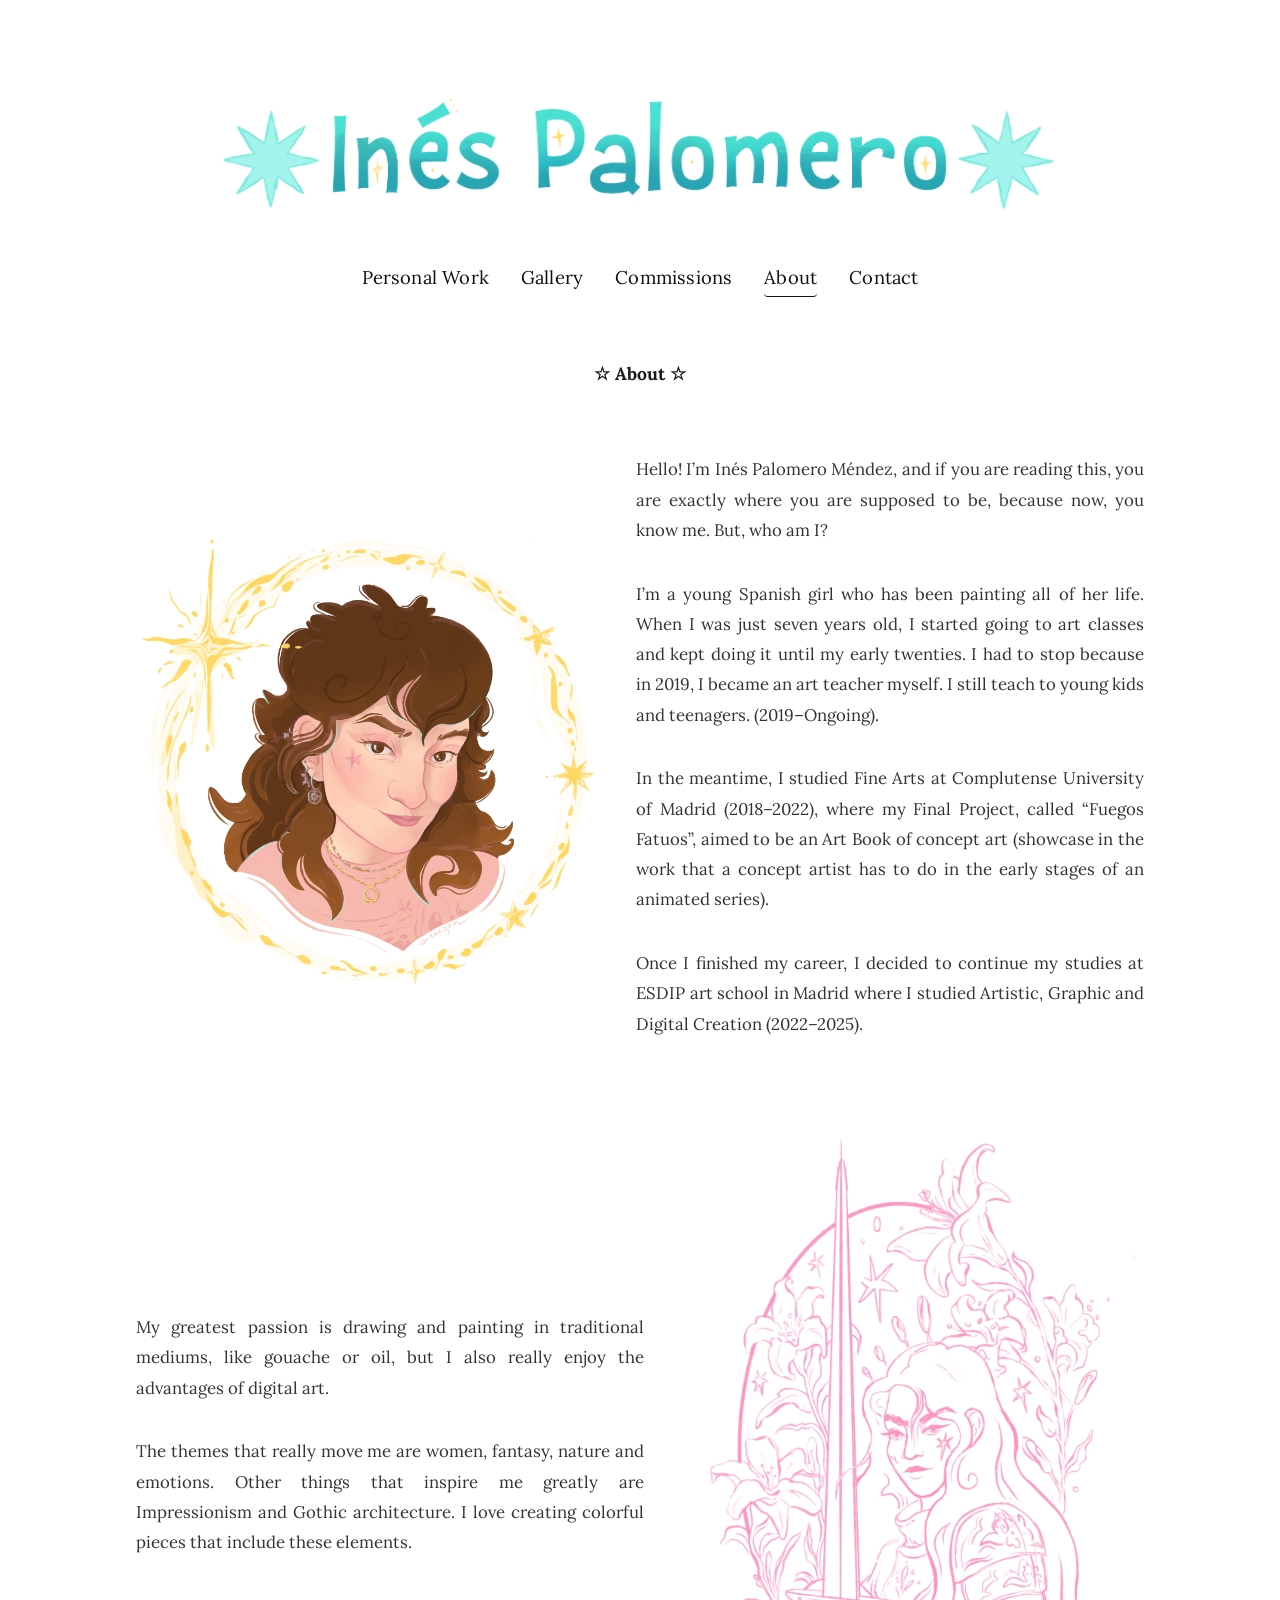
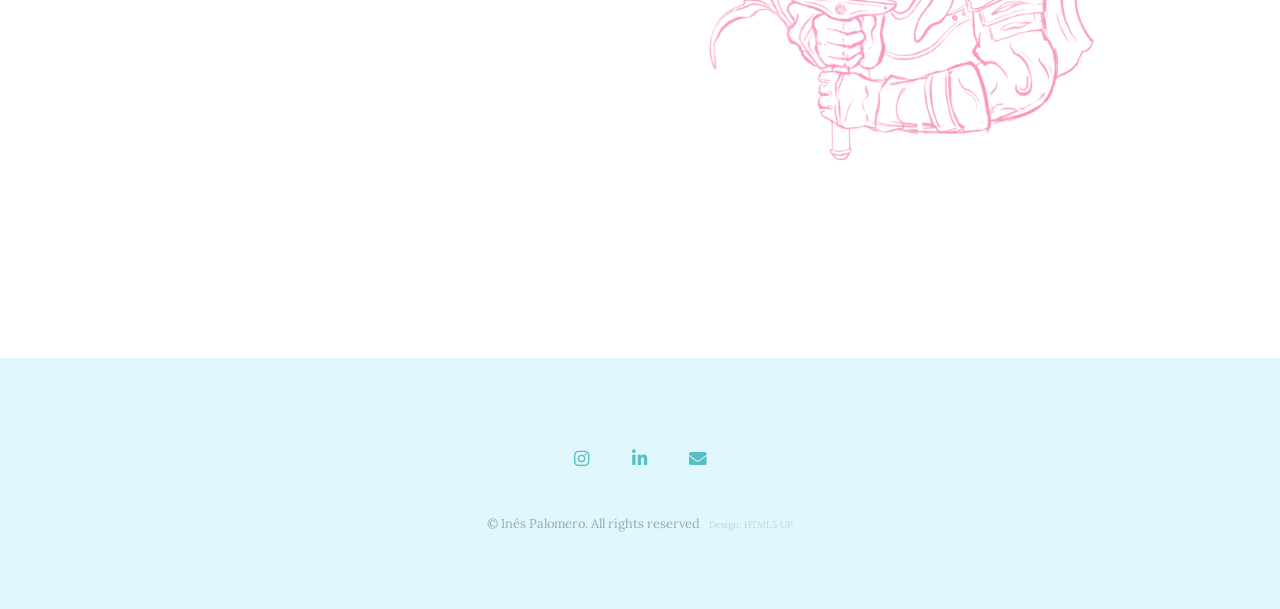
==== commit f4daac6b: "Refresh portfolio pages and add artwork Update the portfolio navigation, styling, and page content; " ====
--- a/about.html
+++ b/about.html
@@ -13,59 +13,62 @@
 		<meta name="viewport" content="width=device-width, initial-scale=1, user-scalable=no" />
 		<link rel="stylesheet" href="assets/css/main.css" />
         <link rel="stylesheet" href="css/styles.css" />
+		<link href="https://fonts.googleapis.com/css2?family=Lora:wght@400;500&display=swap" rel="stylesheet">
 		<noscript><link rel="stylesheet" href="assets/css/noscript.css" /></noscript>
 	</head>
 	<body class="is-preload">
 		<!-- Wrapper -->
 			<div id="wrapper">
 
-				<!-- Header -->
-					<header id="header" class="main-header">
-						<div class="inner">
+								<!-- Header -->
+				<header id="header" class="main-header">
+					<div class="inner">
 
-							<!-- Logo -->
-								<div class="logo-container">
-                                    <span class="star-decoration">✴</span>
-                                    <h1 class="logo-text">Inés Palomero</h1>
-                                    <span class="star-decoration">✴</span>
-                                </div>
+						<!-- Logo -->
+						<a href="index.html" class="logo">
+							<img src="images/logo.png" alt="Inés Palomero" style="height: 10rem; width: auto;" />
+						</a>
 
-							<!-- Nav -->
-								<nav>
-									<ul>
-										<li><a href="#menu">Menu</a></li>
-									</ul>
-								</nav>
+						<!-- Nav -->
+						<nav class="main-nav">
+							<ul>
+								<li><a href="index.html">Personal Work</a></li>
+								<li><a href="gallery.html">Gallery</a></li>
+								<li><a href="commissions.html">Commissions</a></li>
+								<li><a href="about.html" class="active">About</a></li>
+								<li><a href="contact.html">Contact</a></li>
+							</ul>
+						</nav>
 
-						</div>
-					</header>
-
-				<!-- Menu -->
-					<nav id="menu">
-						<h2>Menu</h2>
-						<ul>
-							<li><a href="index.html">Personal Work</a></li>
-							<li><a href="gallery.html">Gallery</a></li>
-							<li><a href="commissions.html">Commissions</a></li>
-							<li><a href="about.html">About</a></li>
-							<li><a href="contact.html">Contact</a></li>
-						</ul>
-					</nav>
+					</div>
+				</header>
 
 				<!-- Main -->
 					<div id="main">
 						<div class="inner">
-							<h1>About Me</h1>
-							<span class="image main"><img src="images/pic14.jpg" alt="" /></span>
-							<p>Welcome to my portfolio. I'm Inés Palomero, a passionate artist and creator dedicated to bringing imagination and creativity to life through my work.</p>
-							<p>My artistic journey has taken me through various mediums and styles, constantly evolving and exploring new possibilities. Each project is an opportunity to express creativity and push the boundaries of what's possible.</p>
-							<p>With a keen eye for detail and a commitment to excellence, I strive to create meaningful and visually compelling work that resonates with viewers. Whether it's personal projects or commissioned work, I bring the same passion and dedication to every piece.</p>
-							
-							<h2>Skills & Expertise</h2>
-							<p>Over the years, I've developed proficiency in multiple artistic disciplines and technical skills. My experience spans both traditional and digital mediums, allowing me to approach projects with versatility and depth.</p>
-							
-							<h2>Inspiration</h2>
-							<p>My inspiration comes from the world around me - from everyday observations to grand visions. I believe that art has the power to communicate, inspire, and transform. Every creation is a reflection of my perspective and passion for the craft.</p>
+							<h2>☆ About ☆</h2>
+								<section class="about-section">
+									<div class="about-row">
+										<div class="about-image">
+											<img src="images/about/About1.png" alt="About 1" />
+										</div>
+										<div class="about-copy">
+											<p>Hello! I’m Inés Palomero Méndez, and if you are reading this, you are exactly where you are supposed to be, because now, you know me. But, who am I?</p>
+											<p>I’m a young Spanish girl who has been painting all of her life. When I was just seven years old, I started going to art classes and kept doing it until my early twenties. I had to stop because in 2019, I became an art teacher myself. I still teach to young kids and teenagers. (2019–Ongoing).</p>
+											<p>In the meantime, I studied Fine Arts at Complutense University of Madrid (2018–2022), where my Final Project, called “Fuegos Fatuos”, aimed to be an Art Book of concept art (showcase in the work that a concept artist has to do in the early stages of an animated series).</p>
+											<p>Once I finished my career, I decided to continue my studies at ESDIP art school in Madrid where I studied Artistic, Graphic and Digital Creation (2022–2025).</p>
+										</div>
+									</div>
+									<div class="about-row">
+										<div class="about-copy">
+											<p>My greatest passion is drawing and painting in traditional mediums, like gouache or oil, but I also really enjoy the advantages of digital art.</p>
+											<p>The themes that really move me are women, fantasy, nature and emotions. Other things that inspire me greatly are Impressionism and Gothic architecture. I love creating colorful pieces that include these elements.</p>
+										</div>
+										<div class="about-image">
+											<img src="images/about/About2.png" alt="About 2" />
+										</div>
+									</div>
+								</section>
 						</div>
 					</div>
 
@@ -73,38 +76,15 @@
 					<footer id="footer">
 						<div class="inner">
 							<section>
-								<h2>Get in touch</h2>
-								<form method="post" action="#">
-									<div class="fields">
-										<div class="field half">
-											<input type="text" name="name" id="name" placeholder="Name" />
-										</div>
-										<div class="field half">
-											<input type="email" name="email" id="email" placeholder="Email" />
-										</div>
-										<div class="field">
-											<textarea name="message" id="message" placeholder="Message"></textarea>
-										</div>
-									</div>
-									<ul class="actions">
-										<li><input type="submit" value="Send" class="primary" /></li>
-									</ul>
-								</form>
-							</section>
-							<section>
-								<h2>Follow</h2>
+								
 								<ul class="icons">
-									<li><a href="#" class="icon brands style2 fa-twitter"><span class="label">Twitter</span></a></li>
-									<li><a href="#" class="icon brands style2 fa-facebook-f"><span class="label">Facebook</span></a></li>
-									<li><a href="#" class="icon brands style2 fa-instagram"><span class="label">Instagram</span></a></li>
-									<li><a href="#" class="icon brands style2 fa-dribbble"><span class="label">Dribbble</span></a></li>
-									<li><a href="#" class="icon brands style2 fa-github"><span class="label">GitHub</span></a></li>
-									<li><a href="#" class="icon solid style2 fa-phone"><span class="label">Phone</span></a></li>
-									<li><a href="#" class="icon solid style2 fa-envelope"><span class="label">Email</span></a></li>
+									<li><a href="https://www.instagram.com/ineespm" target="_blank" rel="noopener noreferrer" class="icon brands style2 fa-instagram"><span class="label">Instagram</span></a></li>
+									<li><a href="https://www.linkedin.com/in/inespalomeromendez/" target="_blank" rel="noopener noreferrer" class="icon brands style2 fa-linkedin-in"><span class="label">LinkedIn</span></a></li>
+									<li><a href="mailto:ineespm2@gmail.com" class="icon solid style2 fa-envelope"><span class="label">Email</span></a></li>
 								</ul>
 							</section>
 							<ul class="copyright">
-								<li>&copy; Inés Palomero. All rights reserved</li><li>Design: <a href="http://html5up.net">HTML5 UP</a></li>
+								<li>© Inés Palomero. All rights reserved</li><li>Design: <a href="http://html5up.net">HTML5 UP</a></li>
 							</ul>
 						</div>
 					</footer>
--- a/css/styles.css
+++ b/css/styles.css
@@ -14,16 +14,160 @@
     background-color: #ffffff;
     text-align: center;
 }
-
+h2 {
+	letter-spacing: normal !important;
+	text-transform: none !important;
+}
 /* =========================================
    Header y Logo
    ========================================= */
-.main-header {
-    padding: 3rem 0 2rem 0;
+#header {
+    padding-bottom: 4em;
+}
+#header {
+	padding: 4em 0 2.5em 0 !important;
+}
+
+#header .inner {
+	display: flex;
+	flex-direction: column;
+	align-items: center;
+	text-align: center;
+}
+
+#header .logo {
+	margin: 0 0 2.5em 0; /* Separación entre el logo y el menú */
+	border-bottom: none;
+}
+
+#header nav.main-nav {
+	position: static;
+	right: auto;
+	top: auto;
+	width: 100%;
+	margin-bottom: 1.5em; /* Separación extra con el título/contenido inferior */
+}
+
+#header nav.main-nav ul {
+	display: flex;
+	justify-content: center;
+	flex-wrap: wrap;
+	gap: 2em;
+	list-style: none;
+	margin: 0;
+	padding: 0;
+}
+
+#header nav.main-nav ul li {
+	margin: 0;
+	padding: 0;
+}
+
+#header nav.main-nav ul li a {
+	font-family: 'Lora', Georgia, serif;
+	font-size: 1.15em;
+	font-weight: 400;
+	text-transform: none; /* Quita las mayúsculas de la plantilla */
+	letter-spacing: 0.01em;
+	color: #111111;
+	display: inline-block;
+	height: auto;
+	line-height: 1.4;
+	padding: 0 0 5px 0; /* Separa el subrayado del texto */
+	border-bottom: 1.5px solid transparent;
+	text-decoration: none;
+	transition: border-color 0.2s ease, opacity 0.2s ease;
+}
+
+#header nav.main-nav ul li a:hover {
+	color: #111111;
+	opacity: 0.7;
+}
+
+#header nav.main-nav ul li a.active {
+	color: #111111;
+	border-bottom-color: #111111; /* Subrayado fijo en la página actual */
+}
+
+
+/* =========================================
+   Footer
+   ========================================= */
+#footer {
+	background-color: #e1f7fe; /* Cambia este código por el color que quieras */
+}
+
+#footer > .inner {
+	flex-direction: column;
+	align-items: center;
+	text-align: center;
+}
+
+#footer > .inner > section {
+	width: 100% !important;
+	margin: 0 !important;
+}
+
+#footer ul.icons {
+	display: flex;
+	justify-content: center;
+	gap: 1em;
+	margin: 0;
+	padding: 0;
+}
+
+#footer ul.icons li {
+	padding: 0;
+}
+/* Color por defecto */
+#footer ul.icons a.icon.style2 {
+	color: #56bfc3;
+	/*border-color: #333333;*/
+    border: none;
+	box-shadow: none;
+}
+#footer .copyright li:last-child {
+	font-size: 0.75em;
+	opacity: 0.45;
+	border-left: none;
+	margin-left: 0.5em;
+	padding-left: 0.5em;
+	transition: opacity 0.2s ease;
+}
+
+#footer .copyright li:last-child a {
+	border-bottom: none;
+	text-decoration: none;
+}
+
+#footer .copyright li:last-child:hover {
+	opacity: 0.85;
+}
+#footer > .inner .copyright {
+	margin-top: 2.5em;
+	text-align: center;
+}
+
+/* =========================================
+   Navegación
+   ========================================= */
+.main-nav ul {
+    list-style: none;
     display: flex;
-    flex-direction: column;
-    align-items: center;
-    gap: 2rem;
+    gap: 2.5rem;
+    justify-content: center;
+}
+
+.main-nav a {
+    text-decoration: none;
+    color: #000000;
+    font-size: 1.15rem;
+    padding-bottom: 0.3rem; /* Espacio entre el texto y la línea de subrayado */
+    transition: color 0.3s ease;
+}
+
+.main-nav a:hover {
+    color: #45aeb0;
 }
 
 .logo-container {
@@ -58,76 +202,457 @@
     background-clip: text;
 }
 
-/* =========================================
-   Navegación
-   ========================================= */
-.main-nav ul {
-    list-style: none;
-    display: flex;
-    gap: 2.5rem;
-    justify-content: center;
-}
-
-.main-nav a {
-    text-decoration: none;
-    color: #000000;
-    font-size: 1.15rem;
-    padding-bottom: 0.3rem; /* Espacio entre el texto y la línea de subrayado */
-    transition: color 0.3s ease;
-}
-
-.main-nav a:hover {
-    color: #45aeb0;
-}
-
-.logo-container {
-    display: flex;
-    align-items: center;
-    justify-content: center;
-    gap: 1.5rem;
-}
-
-.star-decoration {
-    color: #7ce0d3; /* Turquesa claro */
-    font-size: 3.5rem;
-    line-height: 1;
-    display: flex;
-    align-items: center;
-    justify-content: center;
-    height: 4.5rem;
-}
-
-.logo-text {
-    /* Fuente redondeada y juguetona para el nombre */
-    font-family: 'Fredoka', sans-serif; 
-    font-size: 4.5rem;
-    font-weight: 500;
-    letter-spacing: 2px;
-    margin: 0;
-    
-    /* Truco para el gradiente en el texto */
-    background: linear-gradient(to bottom, #7de2d6, #3f9b9f);
-    -webkit-background-clip: text;
-    -webkit-text-fill-color: transparent;
-    background-clip: text;
-}
-
 /* El estilo de la pestaña actual (Gallery en este caso) */
 .main-nav a.active {
     border-bottom: 1.5px solid #000000;
 }
 
 /* =========================================
-   Contenido Principal
-   ========================================= */
-.gallery-header {
-    margin-top: 1rem;
-    margin-bottom: 2rem;
-}
-
-.gallery-header h2 {
-    font-weight: normal;
-    font-size: 1.25rem;
-    letter-spacing: 1px;
-}
-
+   gallery.html
+   ========================================= */
+/* Velo blanco semitransparente */
+.gallery-overlay {
+	position: absolute;
+	inset: 0;
+	background: rgba(255, 255, 255, 0.72);
+	display: flex;
+	flex-direction: column;
+	align-items: center;
+	justify-content: center;
+	gap: 0.4em;
+	padding: 1.5em;
+	opacity: 0;
+	transition: opacity 0.3s ease;
+}
+
+.gallery-overlay h3 {
+	font-family: 'Lora', Georgia, serif;
+	font-size: 1.35rem;
+	font-weight: 700;
+	text-transform: none !important;
+	letter-spacing: normal !important;
+	color: #000000;
+	text-align: center;
+	margin: 0;
+	transform: translateY(8px);
+	transition: transform 0.3s ease;
+}
+
+.gallery-overlay p {
+	font-size: 0.95rem;
+	font-weight: 400;
+	color: #111111;
+	text-align: center;
+	line-height: 1.4;
+	margin: 0;
+	transform: translateY(8px);
+	transition: transform 0.3s ease;
+}
+
+/* Efecto al pasar el ratón */
+.gallery-item:hover .gallery-overlay {
+	opacity: 1;
+}
+
+.gallery-item:hover .gallery-overlay h3,
+.gallery-item:hover .gallery-overlay p {
+	transform: translateY(0);
+}
+
+#gallery-grid.gallery-grid {
+	display: grid !important;
+	grid-template-columns: repeat(3, minmax(0, 1fr)) !important;
+	gap: 1.5em !important;
+	margin-top: 2em;
+	width: 100%;
+}
+
+#gallery-grid .gallery-item {
+	position: relative;
+	overflow: hidden;
+	border-radius: 6px;
+	aspect-ratio: 1 / 1; /* Todas cuadradas e iguales */
+	width: 100%;
+}
+
+#gallery-grid .gallery-item img {
+	width: 100% !important;
+	height: 100% !important;
+	object-fit: cover;
+	display: block;
+}
+
+/* 2 columnas en tablet */
+@media screen and (max-width: 980px) {
+	#gallery-grid.gallery-grid {
+		grid-template-columns: repeat(2, minmax(0, 1fr)) !important;
+	}
+}
+
+/* 1 columna en móvil */
+@media screen and (max-width: 600px) {
+	#gallery-grid.gallery-grid {
+		grid-template-columns: 1fr !important;
+	}
+}
+/* Cursor de mano sobre las miniaturas */
+#gallery-grid .gallery-item {
+	cursor: pointer;
+}
+
+/* Fondo oscuro semitransparente */
+.lightbox {
+	position: fixed;
+	inset: 0;
+	background: rgba(0, 0, 0, 0.7);
+	display: flex;
+	align-items: center;
+	justify-content: center;
+	padding: 2em;
+	z-index: 99999;
+	opacity: 0;
+	pointer-events: none;
+	transition: opacity 0.25s ease;
+}
+
+.lightbox.active {
+	opacity: 1;
+	pointer-events: auto;
+}
+
+/* Imagen ampliada respetando su proporción original */
+.lightbox img {
+	max-width: 90vw;
+	max-height: 90vh;
+	width: auto;
+	height: auto;
+	object-fit: contain;
+	box-shadow: 0 15px 40px rgba(0, 0, 0, 0.5);
+	transform: scale(0.96);
+	transition: transform 0.25s ease;
+}
+
+.lightbox.active img {
+	transform: scale(1);
+}
+
+/* Ensancha el contenedor solo en la página de la galería */
+#main .inner:has(#gallery-grid) {
+	max-width: 70em !important; /* Sube o baja este valor (ej. 85em, 95em o 95%) */
+	padding-left: 2em !important;
+	padding-right: 2em !important;
+}
+
+/* Reduce ligeramente el hueco entre cuadrados para ganar tamaño */
+#gallery-grid.gallery-grid {
+	gap: 1em !important;
+}
+
+/* Fondo animado mientras carga la imagen (efecto skeleton/shimmer) */
+#gallery-grid .gallery-item {
+	background: linear-gradient(90deg, #f0f0f0 25%, #e6e6e6 50%, #f0f0f0 75%);
+	background-size: 200% 100%;
+	animation: shimmer 1.4s infinite linear;
+}
+
+@keyframes shimmer {
+	0% { background-position: 200% 0; }
+	100% { background-position: -200% 0; }
+}
+
+/* Estado inicial: oculto y desplazado 30px hacia abajo */
+#gallery-grid .gallery-item {
+	opacity: 0;
+	transform: translateY(30px);
+	transition: opacity 0.6s ease-out, transform 0.6s ease-out;
+}
+
+/* Estado final: visible y en su sitio */
+#gallery-grid .gallery-item.visible {
+	opacity: 1;
+	transform: translateY(0);
+}
+/* =========================================
+   about.html
+   ========================================= */
+.about-section {
+    max-width: 1100px;
+    margin: 0 auto;
+    padding: 2rem 0;
+    text-align: left;
+}
+
+.about-row {
+    display: flex;
+    align-items: center;
+    gap: 2rem;
+    margin-bottom: 3rem;
+    flex-wrap: wrap;
+}
+
+.about-row-reverse {
+    flex-direction: row-reverse;
+}
+
+.about-image {
+    flex: 1 1 320px;
+}
+
+.about-image img {
+    width: 100%;
+    height: auto;
+    display: block;
+    border-radius: 0;
+    box-shadow: none;
+    mix-blend-mode: multiply; /* Hace transparente el blanco puro de la imagen */
+}
+
+.about-copy {
+    flex: 1 1 360px;
+}
+
+.about-copy h2 {
+    font-size: 2rem;
+    margin-bottom: 1rem;
+    line-height: 1.1;
+}
+
+.about-copy p {
+    font-size: 1.05rem;
+    line-height: 1.8;
+    color: #333333;
+    text-align: justify;
+}
+
+@media (max-width: 900px) {
+    .about-row,
+    .about-row-reverse {
+        flex-direction: column;
+    }
+
+    .about-section {
+        padding: 1.5rem 0;
+    }
+}
+
+
+/* =========================================
+    commissions.html
+   ========================================= */
+/* Quita márgenes laterales e inferiores de la plantilla en Commissions */
+#main.commissions-main {
+	padding: 0 !important;
+	margin: 0 !important;
+}
+
+.commissions-header {
+	text-align: center;
+	padding: 1em 0 2.5em 0;
+}
+
+/* Filas divididas al 50% / 50% sin huecos */
+.commission-row {
+	display: grid;
+	grid-template-columns: 1fr 1fr;
+	width: 100%;
+	margin: 0;
+}
+
+.commission-image {
+	width: 100%;
+	height: 100%;
+	min-height: 450px;
+}
+
+.commission-image img {
+	width: 100%;
+	height: 100%;
+	object-fit: cover; /* Rellena todo el bloque sin deformarse */
+	display: block;
+}
+
+.commission-text {
+	padding: 4em 5em;
+	display: flex;
+	flex-direction: column;
+	justify-content: center;
+	text-align: justify;
+	color: #222222;
+	font-size: 0.95rem;
+	line-height: 1.75;
+}
+#commission-steps p {
+	font-size: 1.4rem; /* Cambia el tamaño a tu gusto */
+}
+.commission-text p {
+	margin-bottom: 1.4em;
+}
+
+.commission-text p:last-child {
+	margin-bottom: 0;
+}
+
+/* Lista con estrella hueca (☆) al principio de cada línea */
+.commission-text ul.star-list {
+	list-style: none;
+	padding-left: 0;
+	margin: 0 0 1.6em 0;
+}
+
+.commission-text ul.star-list li {
+	padding-left: 0;
+	margin-bottom: 0.55em;
+}
+
+.commission-text ul.star-list li::before {
+	content: "\2606 "; /* ☆ */
+	margin-right: 0.2em;
+}
+
+/* Quitar espacio blanco antes del footer */
+#main.commissions-main + #footer {
+	margin-top: 0 !important;
+}
+
+/* Responsive: en móvil apila los bloques en 1 columna */
+@media screen and (max-width: 900px) {
+	.commission-row {
+		grid-template-columns: 1fr;
+	}
+
+	.commission-image {
+		min-height: 300px;
+	}
+
+	.commission-text {
+		padding: 2.5em 1.8em;
+	}
+}
+/* =========================================
+    Contact.html
+   ========================================= */
+#main.contact-main {
+	padding: 0 !important;
+	margin: 0 !important;
+}
+#main.contact-main + #footer {
+	margin-top: 0 !important;
+}
+/* Contenedor con la ilustración de fondo */
+.contact-section {
+	background-image: url('../images/contact/Nalisse2.jpg');
+	background-size: cover;
+	background-position: center;
+	background-repeat: no-repeat;
+	padding: 4em 1.5em;
+	display: flex;
+	justify-content: center;
+	align-items: center;
+    margin: 0 !important;
+}
+
+/* Tarjeta blanca semitransparente */
+.contact-card {
+	background-color: rgba(255, 255, 255, 0.78);
+	backdrop-filter: blur(4px); /* Efecto cristal suave */
+	border-radius: 14px;
+	padding: 3.5em 3em;
+	max-width: 720px;
+	width: 100%;
+	text-align: center;
+}
+
+.contact-card h2 {
+	font-family: 'Lora', Georgia, serif;
+	font-size: 1.2em;
+	font-weight: 400;
+	text-transform: none;
+	letter-spacing: 0.02em;
+	color: #111111;
+	margin-bottom: 1em;
+}
+
+.contact-card .contact-intro {
+	font-size: 0.95em;
+	line-height: 1.8;
+	color: #222222;
+	margin-bottom: 2.5em;
+}
+
+/* Fila de First Name y Last Name */
+.custom-contact-form .form-row {
+	display: grid;
+	grid-template-columns: 1fr 1fr;
+	gap: 1.2em;
+	margin-bottom: 1.2em;
+}
+
+.custom-contact-form .form-group {
+	margin-bottom: 1.2em;
+}
+
+/* Los "bocadillos" (inputs y textarea redondeados) */
+.custom-contact-form input[type="text"],
+.custom-contact-form input[type="email"],
+.custom-contact-form textarea {
+	width: 100%;
+	background: rgba(255, 255, 255, 0.35) !important;
+	border: 1px solid rgba(0, 0, 0, 0.15) !important;
+	border-radius: 25px !important;
+	padding: 0.75em 1.3em !important;
+	height: auto !important;
+	color: #222222 !important;
+	font-size: 0.9em;
+	box-shadow: none !important;
+	transition: border-color 0.2s ease, background-color 0.2s ease;
+}
+
+.custom-contact-form textarea {
+	border-radius: 20px !important;
+	min-height: 3.2em;
+	resize: vertical;
+}
+
+.custom-contact-form input:focus,
+.custom-contact-form textarea:focus {
+	background: rgba(255, 255, 255, 0.7) !important;
+	border-color: #2da6b5 !important;
+	outline: none;
+}
+
+/* Botón Submit alineado a la izquierda con degradado turquesa */
+.custom-contact-form .form-actions {
+	text-align: left;
+	margin-top: 1.5em;
+}
+
+.custom-contact-form .btn-submit {
+	background: linear-gradient(180deg, #52e2d2 0%, #23889b 100%) !important;
+	color: #ffffff !important;
+	border: 1px solid #d4b86a !important;
+	border-radius: 6px !important;
+	padding: 0.65em 1.8em !important;
+	height: auto !important;
+	line-height: 1.4 !important;
+	font-size: 0.95em !important;
+	font-weight: 600 !important;
+	text-transform: none !important;
+	letter-spacing: 0.02em !important;
+	box-shadow: 0 2px 6px rgba(0, 0, 0, 0.12) !important;
+	cursor: pointer;
+	transition: opacity 0.2s ease, transform 0.1s ease;
+}
+
+.custom-contact-form .btn-submit:hover {
+	opacity: 0.9;
+}
+
+/* Responsive: en móvil apila First Name y Last Name */
+@media screen and (max-width: 600px) {
+	.contact-card {
+		padding: 2em 1.5em;
+	}
+	.custom-contact-form .form-row {
+		grid-template-columns: 1fr;
+	}
+}
